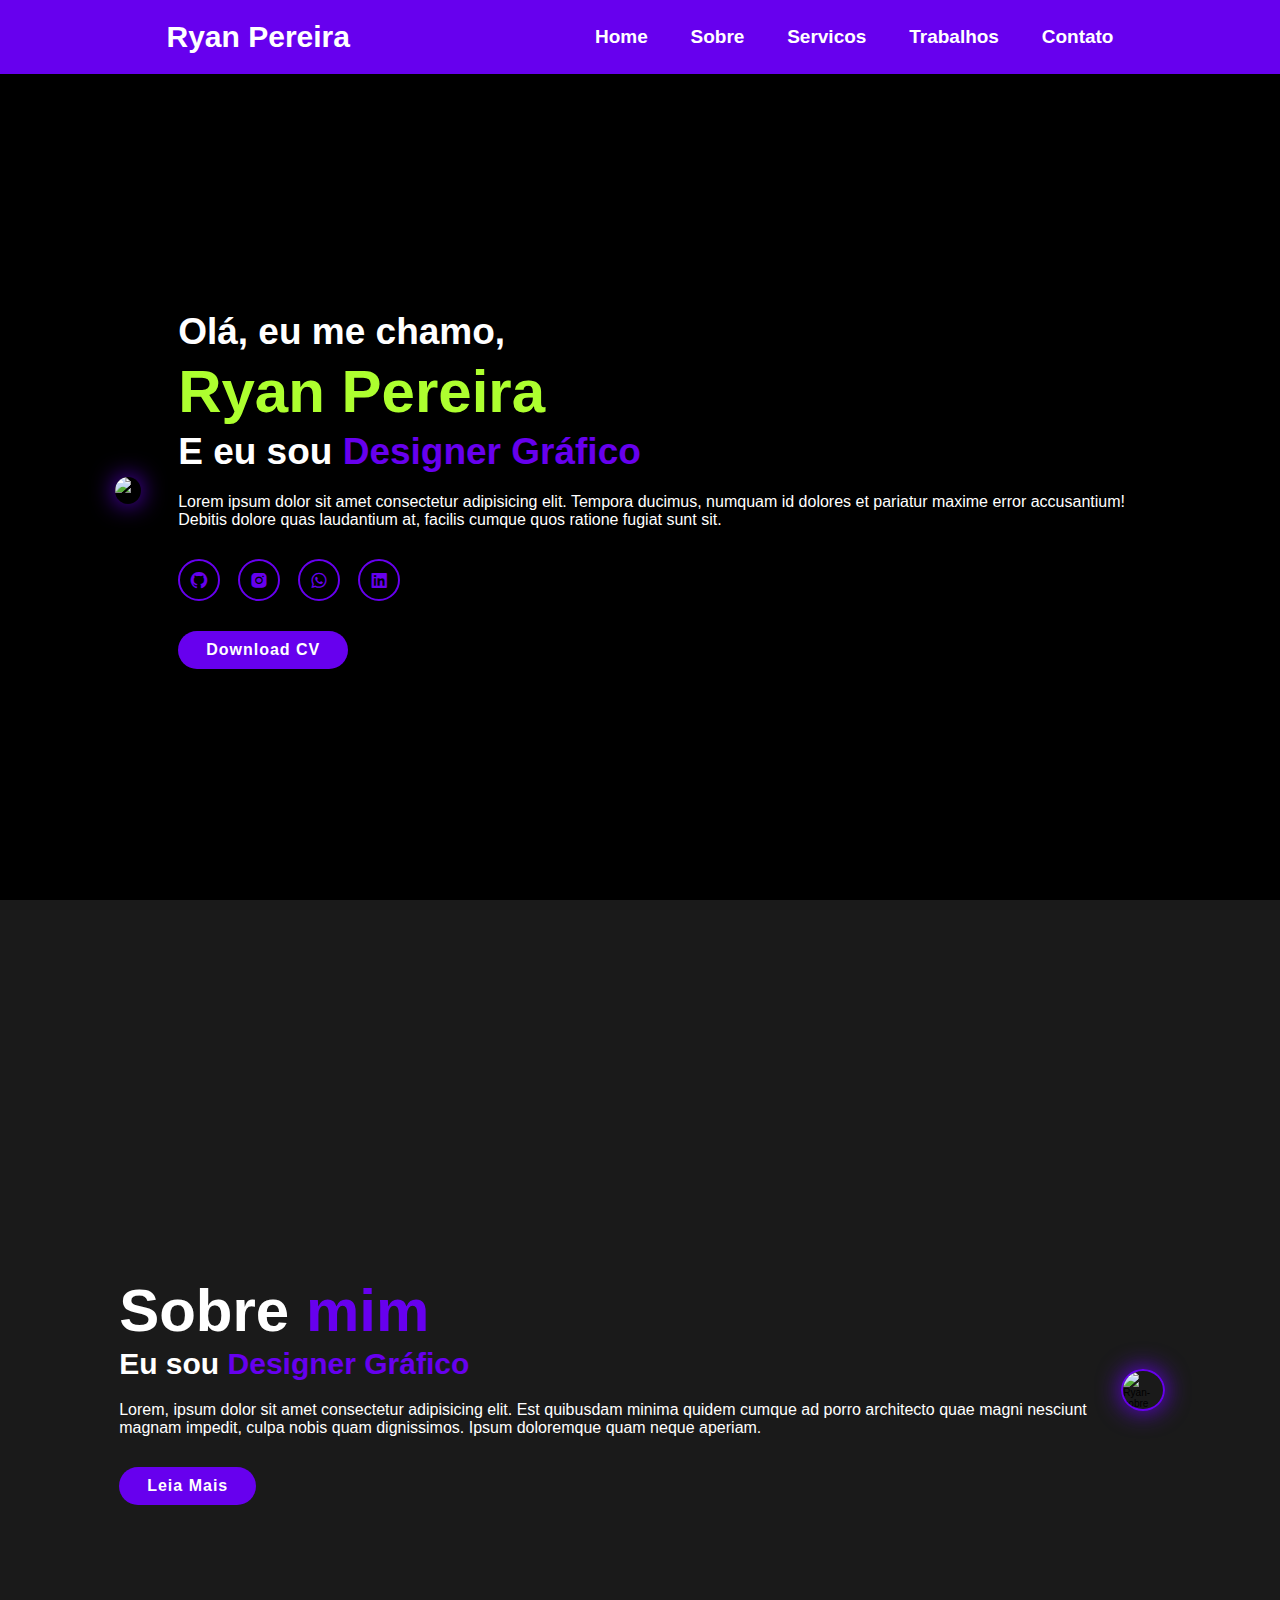
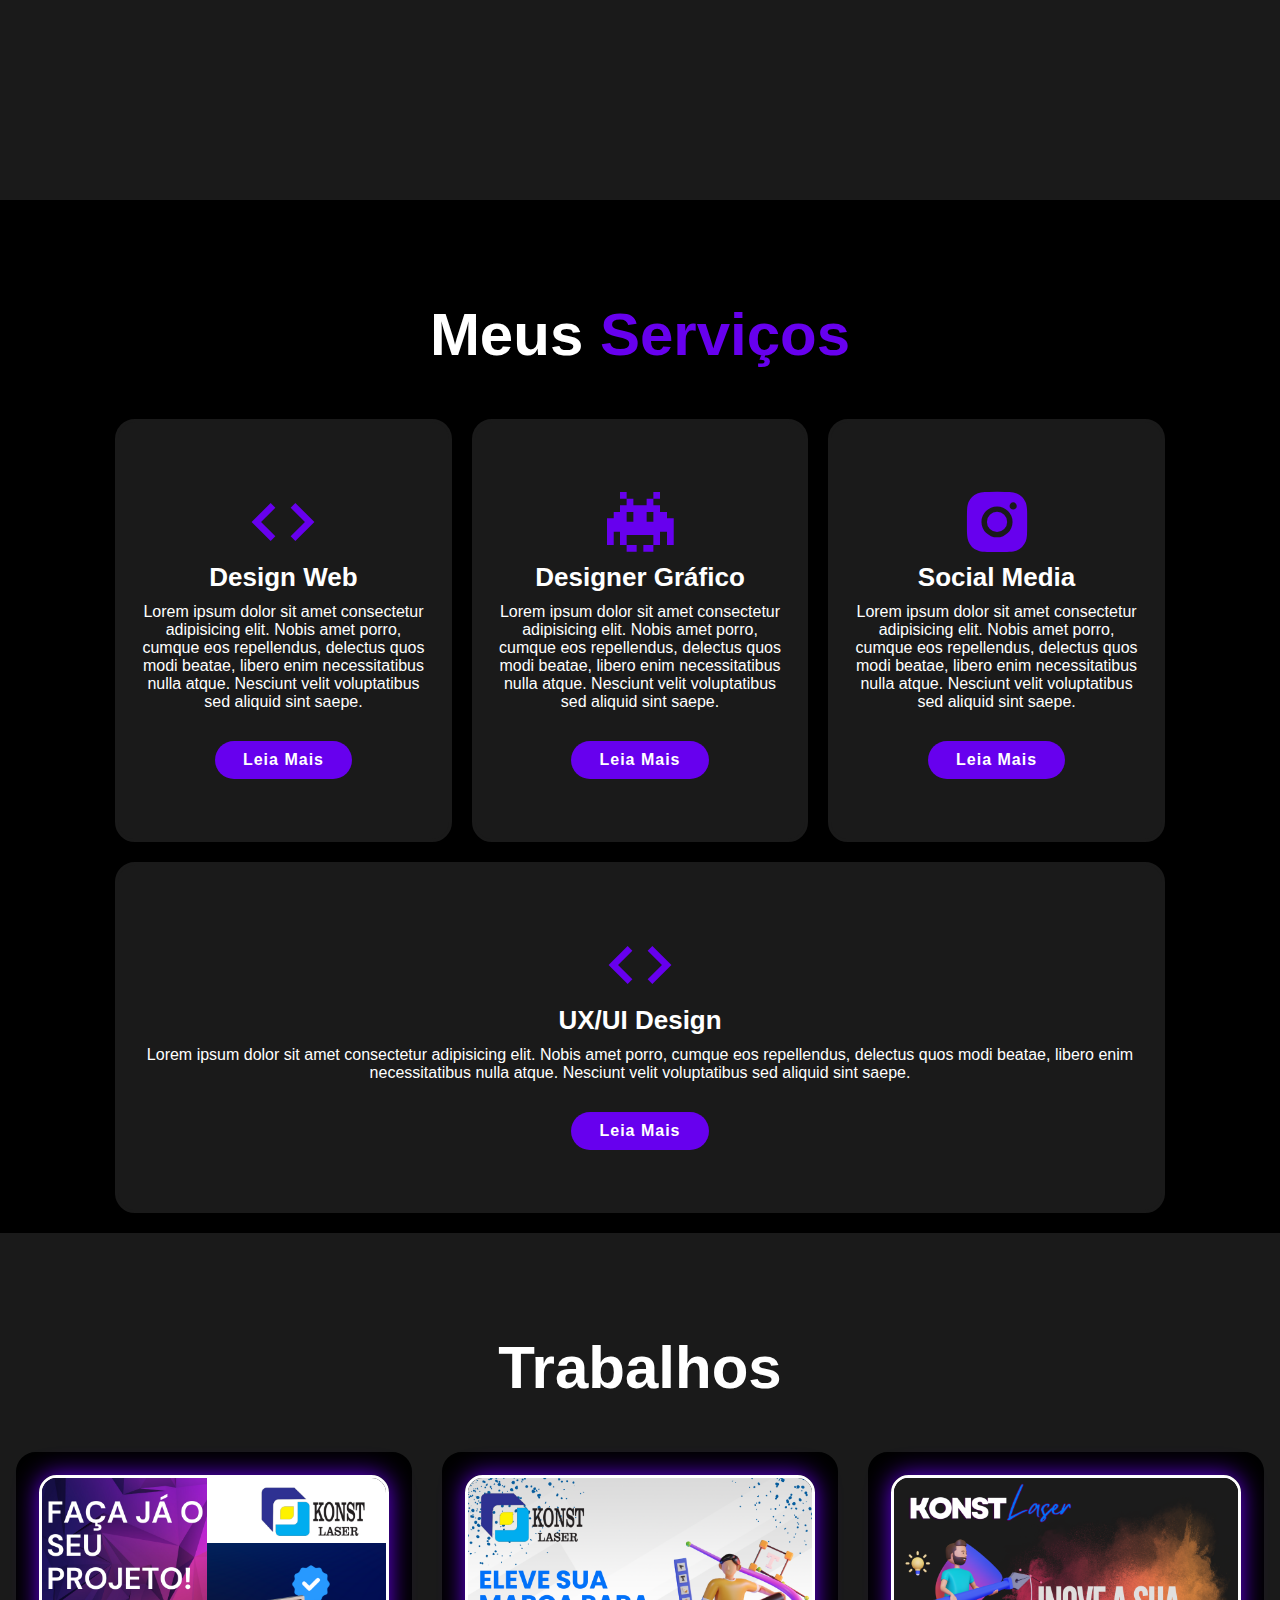
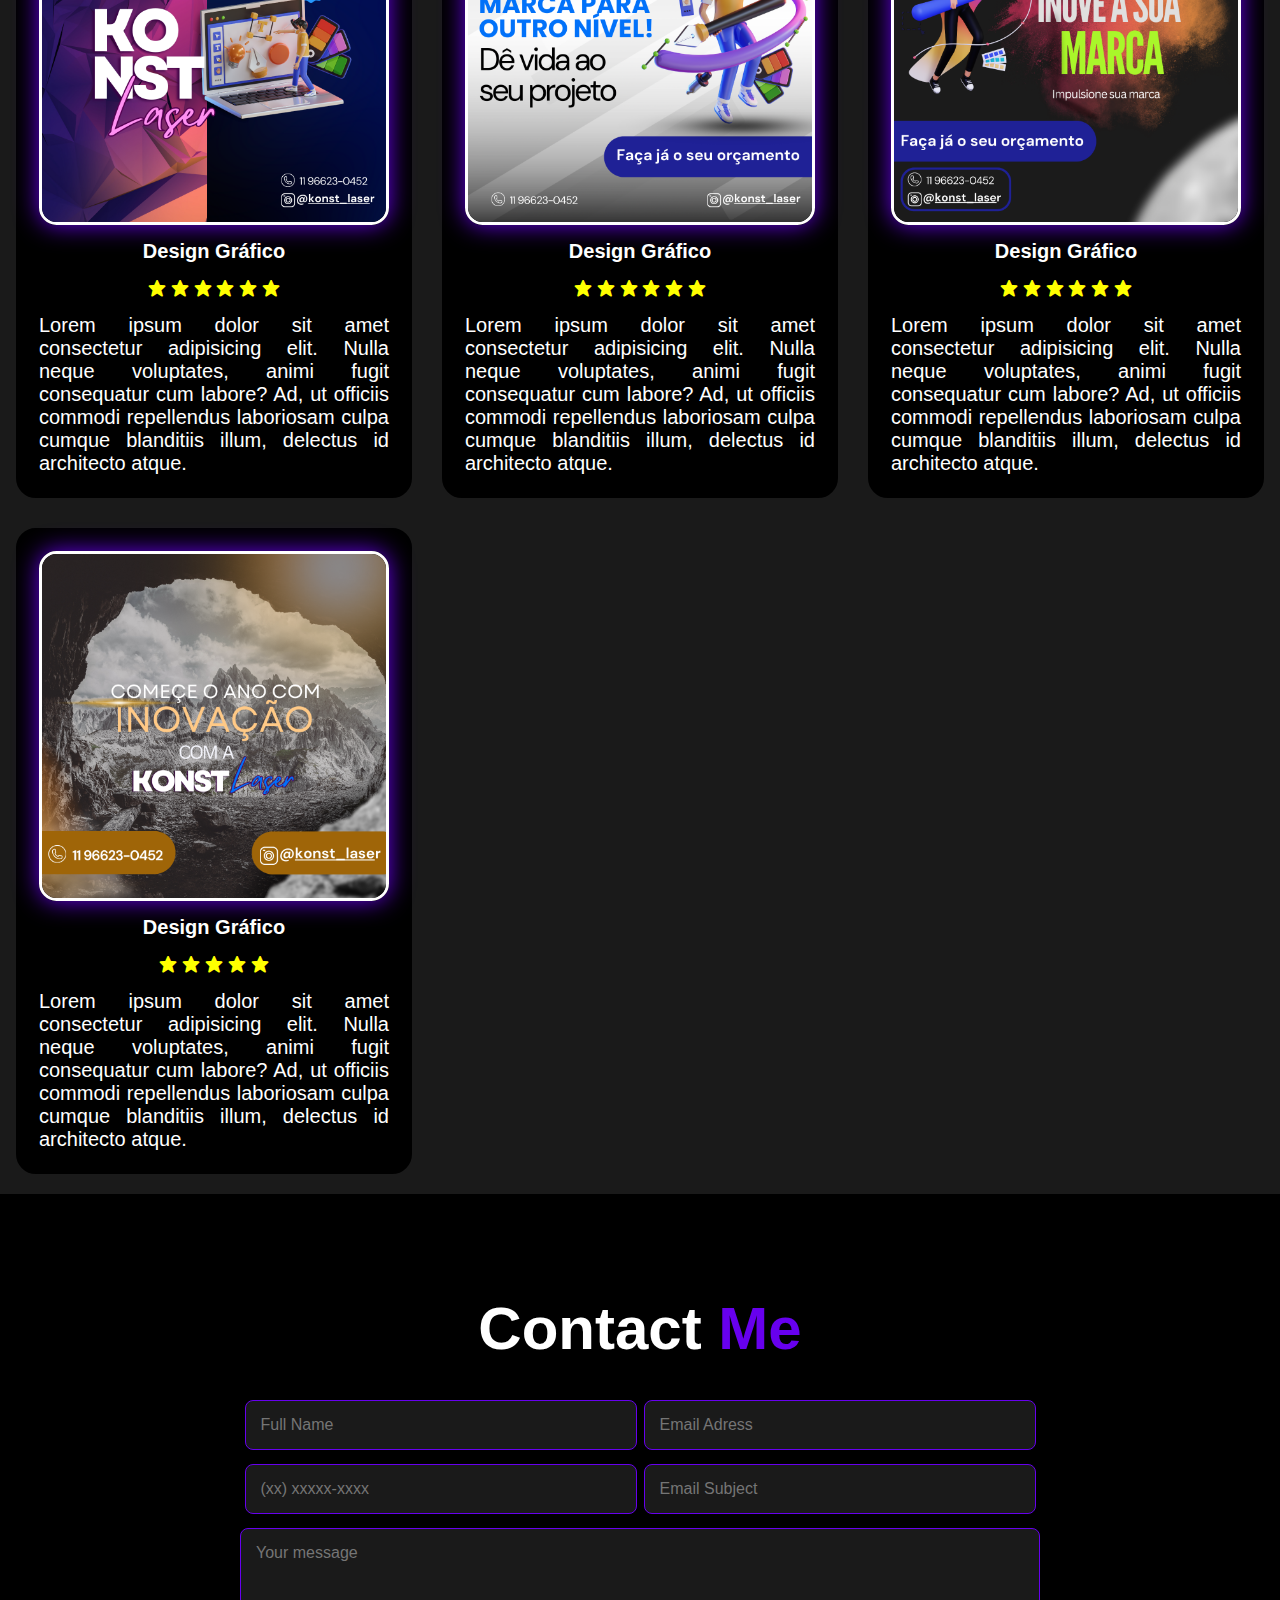
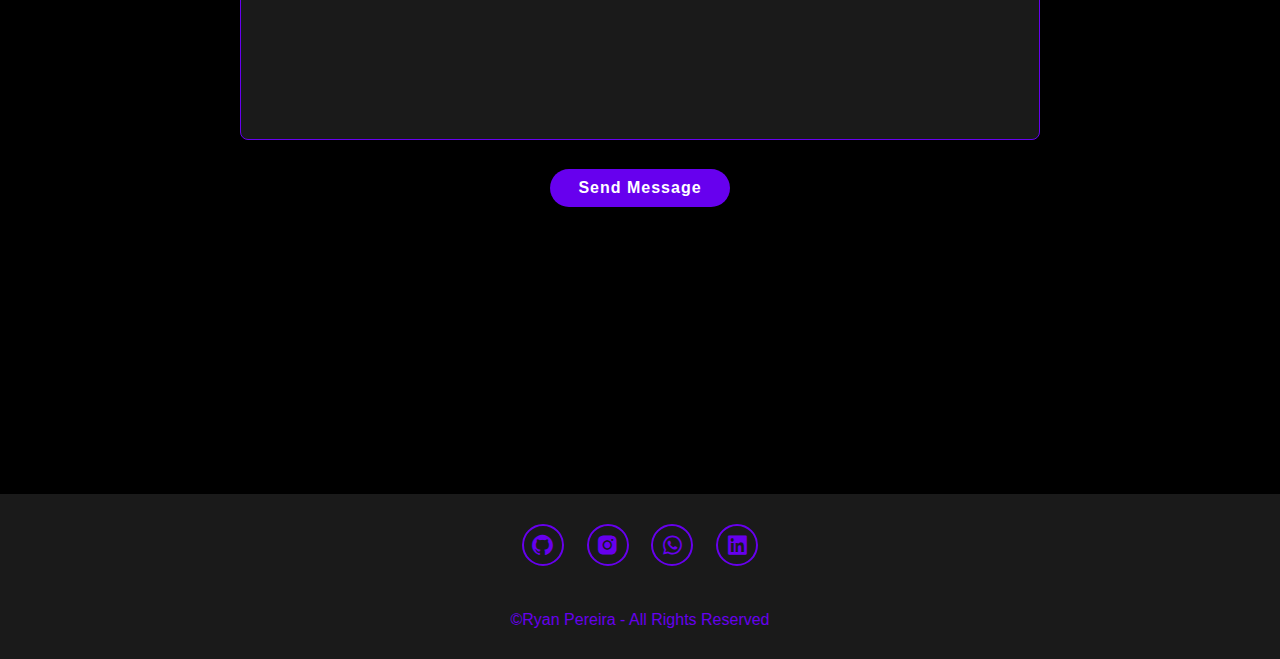
==== index.html @ f2585f42 "Atualizei portfolio" ====
<!DOCTYPE html>
<html lang="pt-br">

<head>
    <meta charset="UTF-8">
    <meta name="viewport" content="width=device-width, initial-scale=1.0">
    <title>Portfolio Designer Gráfico</title>
    <link rel="stylesheet" href="styles/style.css">
    <link rel="stylesheet" href="styles/media-querrys.css">
    <link rel="stylesheet" href="https://unpkg.com/boxicons@latest/css/boxicons.min.css">
</head>

<body>
    <!--Header section-->
    <header class="header">
        
        <a href="#home" class="logo">Ryan Pereira</a>
        
        <i class='bx bx-menu' id="menu-icon"></i>
        
        <nav class="nav-bar">
            <a href="#home">Home</a>
            <a href="#about">Sobre</a>
            <a href="#services">Servicos</a>
            <a href="#job">Trabalhos</a>
            <a href="#contact">Contato</a>
        </nav>
   
    </header>

    <!--Home Section-->
    <section class="home" id="home">
        <div class="home-img">
            <img src="img/Imagem_1.png" alt="Ryan">
        </div>

        <div class="home-content">
            <h3>Olá, eu me chamo,</h3>
            <h1>Ryan Pereira</h1>
            <h3>E eu sou <span class="multiple-text">Designer Gráfico</span></h3>
            <p>
                Lorem ipsum dolor sit amet consectetur adipisicing elit. Tempora ducimus,
                numquam id dolores et pariatur maxime error accusantium! Debitis dolore quas
                laudantium at, facilis cumque quos ratione fugiat sunt sit.
            </p>

            <div class="social-media">
                <a href="#github"><i class='bx bxl-github'></i></a>
                <a href="#instagram"><i class='bx bxl-instagram-alt'></i></a>
                <a href="#whatsapp"><i class='bx bxl-whatsapp'></i></a>
                <a href="#linkedin"><i class='bx bxl-linkedin-square'></i></a>
            </div>

            <a href="#downloadportfolio" class="btn-download">Download CV</a>
        </div>
    </section>

    <!--Sobre Section-->
    <section class="about" id="about">
        <div class="about-content">
            <h2 class="heading">Sobre <span>mim</span></h2>
            <h3>Eu sou <span>Designer Gráfico</span></h3>
            <p>Lorem, ipsum dolor sit amet consectetur adipisicing elit. Est quibusdam minima quidem cumque ad porro
                architecto quae magni nesciunt magnam impedit, culpa nobis quam dignissimos. Ipsum doloremque quam neque
                aperiam.
            </p>
            <a href="#leia-mais" class="btn">Leia Mais</a>
        </div>

        <div class="about-img">
            <img src="img/Imagem_1.png" alt="Ryan-sobre">
        </div>
    </section>

    <!--Services Section-->
    <section class="services" id="services">
        <h2 class="heading">Meus <span>Serviços</span></h2>

        <div class="services-container">
            <div class="services-box">
                <i class="bx bx-code"></i>
                <h3>Design Web</h3>
                <p>Lorem ipsum dolor sit amet consectetur adipisicing elit. Nobis amet porro, cumque eos repellendus,
                    delectus quos modi beatae, libero enim necessitatibus nulla atque. Nesciunt velit voluptatibus sed
                    aliquid sint saepe.
                </p>
                <a href="#" class="btn">Leia Mais</a>
            </div>

            <div class="services-box">
                <i class='bx bxs-invader'></i>
                <h3>Designer Gráfico</h3>
                <p>Lorem ipsum dolor sit amet consectetur adipisicing elit. Nobis amet porro, cumque eos repellendus,
                    delectus quos modi beatae, libero enim necessitatibus nulla atque. Nesciunt velit voluptatibus sed
                    aliquid sint saepe.
                </p>
                <a href="#" class="btn">Leia Mais</a>
            </div>

            <div class="services-box">
                <i class='bx bxl-instagram-alt'></i>
                <h3>Social Media</h3>
                <p>Lorem ipsum dolor sit amet consectetur adipisicing elit. Nobis amet porro, cumque eos repellendus,
                    delectus quos modi beatae, libero enim necessitatibus nulla atque. Nesciunt velit voluptatibus sed
                    aliquid sint saepe.
                </p>
                <a href="#" class="btn">Leia Mais</a>
            </div>

            <div class="services-box">
                <i class="bx bx-code"></i>
                <h3>UX/UI Design</h3>
                <p>Lorem ipsum dolor sit amet consectetur adipisicing elit. Nobis amet porro, cumque eos repellendus,
                    delectus quos modi beatae, libero enim necessitatibus nulla atque. Nesciunt velit voluptatibus sed
                    aliquid sint saepe.
                </p>
                <a href="#" class="btn">Leia Mais</a>
            </div>
        </div>
    </section>

    <section class="job" id="job">
        <div class="job-box">
            <h2 class="heading">Trabalhos</h2>

            <div class="wrapper">
                <div class="job-item">
                    <img src="img/IMG01.png" alt="img-001">

                    <h2>Design Gráfico</h2>
                    <div class="rating">
                        <i class="bx bxs-star" id="star"></i>
                        <i class="bx bxs-star" id="star"></i>
                        <i class="bx bxs-star" id="star"></i>
                        <i class="bx bxs-star" id="star"></i>
                        <i class="bx bxs-star" id="star"></i>
                        <i class="bx bxs-star" id="star"></i>
                    </div>
                    <p>Lorem ipsum dolor sit amet consectetur adipisicing elit. Nulla neque voluptates, animi fugit
                        consequatur cum labore? Ad, ut officiis commodi repellendus laboriosam culpa cumque blanditiis
                        illum, delectus id architecto atque.
                    </p>
                </div>

                <div class="job-item">
                    <img src="img/IMG02.png" alt="img-002">

                    <h2>Design Gráfico</h2>
                    <div class="rating">
                        <i class="bx bxs-star" id="star"></i>
                        <i class="bx bxs-star" id="star"></i>
                        <i class="bx bxs-star" id="star"></i>
                        <i class="bx bxs-star" id="star"></i>
                        <i class="bx bxs-star" id="star"></i>
                        <i class="bx bxs-star" id="star"></i>
                    </div>
                    <p>Lorem ipsum dolor sit amet consectetur adipisicing elit. Nulla neque voluptates, animi fugit
                        consequatur cum labore? Ad, ut officiis commodi repellendus laboriosam culpa cumque blanditiis
                        illum, delectus id architecto atque.
                    </p>
                </div>

                <div class="job-item">
                    <img src="img/IMG03.png" alt="img-003">

                    <h2>Design Gráfico</h2>
                    <div class="rating">
                        <i class="bx bxs-star" id="star"></i>
                        <i class="bx bxs-star" id="star"></i>
                        <i class="bx bxs-star" id="star"></i>
                        <i class="bx bxs-star" id="star"></i>
                        <i class="bx bxs-star" id="star"></i>
                        <i class="bx bxs-star" id="star"></i>
                    </div>
                    <p>Lorem ipsum dolor sit amet consectetur adipisicing elit. Nulla neque voluptates, animi fugit
                        consequatur cum labore? Ad, ut officiis commodi repellendus laboriosam culpa cumque blanditiis
                        illum, delectus id architecto atque.
                    </p>
                </div>

                <div class="job-item">
                    <img src="img/IMG04.png" alt="img-004">

                    <h2>Design Gráfico</h2>
                    <div class="rating">
                        <i class="bx bxs-star" id="star"></i>
                        <i class="bx bxs-star" id="star"></i>
                        <i class="bx bxs-star" id="star"></i>
                        <i class="bx bxs-star" id="star"></i>
                        <i class="bx bxs-star" id="star"></i>
                    </div>
                    <p>Lorem ipsum dolor sit amet consectetur adipisicing elit. Nulla neque voluptates, animi fugit
                        consequatur cum labore? Ad, ut officiis commodi repellendus laboriosam culpa cumque blanditiis
                        illum, delectus id architecto atque.
                    </p>
                </div>
            </div>
        </div>
    </section>

    <!-- Job code section -->
    <section class="contact" id="contact">
        <h2 class="heading">Contact <span>Me</span></h2>

        <form action="#">
            <div class="input-box">
                <input type="text" placeholder="Full Name">
                <input type="email" name="Email" placeholder="Email Adress">
            </div>
            <div class="input-box">
                <input type="number" placeholder="(xx) xxxxx-xxxx">
                <input type="email" placeholder="Email Subject">
            </div>
            <textarea name="message" id="" cols="30" rows="10" placeholder="Your message"></textarea>
            <input type="submit" value="Send Message" class="btn">
        </form>
    </section>

    <!--Footer Section Code-->
    <footer class="footer">
        <div class="social">
            <a href="#github"><i class='bx bxl-github'></i></a>
            <a href="#instagram"><i class='bx bxl-instagram-alt'></i></a>
            <a href="#whatsapp"><i class='bx bxl-whatsapp'></i></a>
            <a href="#linkedin"><i class='bx bxl-linkedin-square'></i></a>
        </div>
        <p class="copyright">
            &copy;Ryan Pereira - All Rights Reserved
        </p>
    </footer>

    <script src="script.js"></script>
</body>

</html>
---- styles/style.css ----
*{
    margin: 0;
    padding: 0;
    box-sizing: border-box;
    text-decoration: none;
    border: none;
    outline: none;
    scroll-behavior: smooth;
    font-family: -apple-system, sans-serif;
}

:root{
    --white-color: #fff;
    --snd-bg-color: #1a1a1a;
    --text-color: #000;
    --main-color: #6700ee;
}

html{
    font-size: 62.5%;
    overflow-x: hidden;
}

body{
    background-color: var(--text-color);
}

section{
    min-height: 100vh;
    padding: 10rem 9% 2rem;
}

/*Header code section*/

.header {
   position: fixed;
   width: 100%;
   top: 0;
   right: 0;
   z-index: 1000;
   display: flex;
   align-items: center;
   justify-content: space-around;
   padding: 2rem 5%;
   background-color: var(--main-color);
   backdrop-filter: blur(10px);
   transition: all 0.5s ease;
}

.logo{
    font-size: 3rem;
    color: var(--white-color);
    font-weight: 700;
    cursor: pointer;
    transition: 0.3s;
}

.logo:hover{
    transform: scale(1.05);
    color: greenyellow;
}

.nav-bar a{
    font-size: 1.9rem;
    color: var(--white-color);
    margin-left: 4rem;
    font-weight: 700;
    transition: 0.3s ease;
}

.nav-bar a:hover,
.nav-bar a .active{
    background: var(--main-color);
}

#menu-icon{
    font-size: 3.6rem;
    color: var(--white-color);
    cursor: pointer;
    display: none;
}

/*Home code section*/

.home{
    display: flex;
    justify-content: center;
    align-items: center;
}

.home-img img{
    width: 25vw;
    border-radius: 50%;
    box-shadow: 0 0 25px var(--main-color);
    cursor: pointer;
    animation: floatImage 4s ease-in-out infinite;
    transition: 0.4s ease;
}

.home-img img:hover {
    box-shadow: 0 0 25px var(--main-color),
                0 0 35px var(--main-color),
                0 0 45px var(--main-color);
}

@keyframes floatImage {
    0%{
        transform: translateY(0);
    }

    50%{
        transform: translateY(-2.4rem);
    }

    100%{
        transform: translateY(0);
    }
}

.home-content {
    margin-left: 3.7rem;
}

.home-content h3{
    font-size: 3.7rem;
    font-weight: 700;
    color: var(--white-color);
}

.home-content h3:nth-of-type(2){
    margin-bottom: 2rem;
}

span{
    color: var(--main-color);
}

.home-content h1{
    font-size: 6rem;
    font-weight: 700;
    line-height: 1.3;
    color: greenyellow;
}

.home-content p {
    font-size: 1.6rem;
    color: var(--white-color);
}

.social-media a{
    display: inline-flex;
    justify-content: center;
    align-items: center;
    width: 42px;
    height: 42px;
    background: transparent;
    border: 0.2rem solid var(--main-color);
    border-radius: 50%;
    font-size: 2rem;
    color: var(--main-color);
    margin: 3rem 1.5rem 3rem 0;
    transition: 0.3s ease;
}

.social-media a:hover{
    transform: scale(1.2) translateY(-10px);
    background-color: var(--main-color);
    color: var(--white-color);
    box-shadow: 0 0 25px var(--main-color);
}

.btn{
    display: inline-block;
    padding: 1rem 2.8rem;
    background: var(--main-color);
    border-radius: 4rem;
    box-shadow: none;
    font-size: 1.6rem;
    color: var(--white-color);
    letter-spacing: 0.1rem;
    font-weight: 600;
    transition: 0.3s ease;
}

.btn:hover {
    transform: scale(1.2);
    box-shadow: 0 0 1.6rem var(--main-color);
}

.btn-download{
    display: inline-block;
    padding: 1rem 2.8rem;
    background: var(--main-color);
    border-radius: 4rem;
    box-shadow: none;
    font-size: 1.6rem;
    color: var(--white-color);
    letter-spacing: 0.1rem;
    font-weight: 600;
    transition: 0.3s ease;
}

.btn-download:hover {
    transform: scale(1.2);
    box-shadow: 0 0 1.6rem var(--main-color);
}

/*About me code section*/
.about{
    display: flex;
    align-items: center;
    justify-content: center;
    gap: 2rem;
    background: var(--snd-bg-color);
}

.about-img img{
    width: 25vh;
    border: 2px solid var(--main-color);
    border-radius: 50%;
    box-shadow: 0 0 25px var(--main-color);
    transition: 0.4s ease;
}

.about-img img:hover {
    box-shadow: 0 0 25px var(--main-color),
                0 0 35px var(--main-color),
                0 0 45px var(--main-color);
}

.heading{
    font-size: 6rem;
    text-align: center;
}

.about-content{
    color: var(--white-color);
    padding: 0.4rem;
}

.about-content h2{
    text-align: left;
    line-height: 1.2;
}

.about-content h3{
    font-size: 3rem;
}

.about-content p{
    font-size: 1.6rem;
    margin: 2rem 0 3rem;
}

/*Services code section*/

.services h2{
    color: var(--white-color);
    margin-bottom: 5rem;
}

.services h3{
    color: var(--white-color);
}

.services i{
    color: var(--white-color);
}

.services p{
    color: var(--white-color);
}

.services-container{
    display: flex;
    justify-content: center;
    align-items: center;
    flex-wrap: wrap;
    gap: 2rem;
}

.services-container .services-box{
    flex: 1 1 30rem;
    background: var(--snd-bg-color);
    padding: 6rem 2rem 6rem;
    border-radius: 2rem;
    text-align: center;
    border: 0.3rem solid var(--snd-bg-color);
    transition: 0.3s ease;
}

.services-container .services-box:hover{
    border-color: var(--main-color);
    transform: scale(1.02);
}

.services-box i{
    font-size: 8rem;
    color: var(--main-color);
}

.services-box h3{
    font-size: 2.6rem;
    color: var(--white-color);
}

.services-box p{
    font-size: 1.6rem;
    color: var(--white-color);
    margin: 1rem 0 3rem;
}

/*Job code section*/
.job{
    background-color: var(--snd-bg-color);
}

.job-box p, h2{
    color: var(--white-color);
}

.job-box{
    background-size: cover;
    display: flex;
    justify-content: center;
    align-items: center;
    flex-direction: column;
}

.job .heading{
    margin-bottom: 5rem;

}

.job-box img{
    width: 35rem;
    border-radius: 5%;
    border: 3px solid var(--white-color);
    box-shadow: 0 0 25px var(--main-color);
}

.wrapper{
    display: grid;
    grid-template-columns: repeat(3,1fr);
    gap: 3rem;
}

.job-item{
    min-height: 450px;
    max-width: 450px;
    background: var(--text-color);
    border: 0.3rem solid var(--text-color);
    border-radius: 2rem;
    margin: 2 2rem;
    padding: 20px 20px;
    cursor: pointer;
    display: flex;
    flex-direction: column;
    justify-content: center;
    align-items: center;
    gap: 1.5rem;
    color: var(--main-color);
    transition: 0.3s ease;
}

.job-item:hover{
    border-color: var(--main-color);
    transform: scale(1.02);
}

.job-item h2{
    font-size: 2rem;
}

.job-item p{
    text-align: justify;
    font-size: 2rem;
}

.job-item i{
    font-size: 2rem;
}

#star{
    color: yellow;
}

/*Contact code section*/
.contact{
    background: var(--text-color);
}

.contact h2{
    margin-bottom: 3rem;
}

.contact form{
    max-width: 80rem;
    margin: 1rem auto;
    text-align: center;
    margin-bottom: 3rem;
}

.contact form .input-box{
    display: flex;
    justify-content: center;
    flex-wrap: wrap;
}

.contact form .input-box input,
.contact form textarea{
    width: 100%;
    padding: 1.5rem;
    font-size: 1.6rem;
    color: var(--white-color);
    background: var(--snd-bg-color);
    border-radius: 0.8rem;
    border: 0.25px solid var(--main-color);
    margin: 0.7rem 0;
    resize: none;   
}

.contact form .input-box input{
    width: 49%;
    margin: 0.7rem 0.35rem;
}

.contact form .btn{
    margin-top: 2rem;
}

/*Footer Section Code*/
.footer{
    position: relative;
    bottom: 0;
    width: 100%;
    padding: 20px 0;
    background-color: var(--snd-bg-color);
}

.footer .social{
    text-align: center;
    padding-bottom: 25px;
}

.footer .social a{
    font-size: 25px;
    color: var(--main-color);
    border: 2px solid var(--main-color);
    width: 42px;
    height: 42px;
    line-height: 42px;
    display: inline-block;
    text-align: center;
    border-radius: 50%;
    margin: 10px 10px;
    transition: 0.3s ease;
}

.footer .social a:hover{
    transform: scale(1.2) translateY(-10px);
    background-color: var(--main-color);
    color: var(--white-color);
    box-shadow: 0 0 25px var(--white-color);
}

.footer .copyright{
    margin-top: 10px;
    margin-bottom: 10px;
    text-align: center;
    font-size: 16px;
    color: var(--main-color);
}
---- styles/media-querrys.css ----
/*Responsive Code Design*/
@media (max-width: 1200px) {
    html{
        font-size: 55%;
    }
}

@media (max-width: 991px) {
    .header{
        padding: 2rem 3%;
    }

    section{
        padding: 10rem 3%;
    }

    .services{
    padding: 7rem;
    }

    .job .wrapper{
        grid-template-columns: repeat(1,1fr);
    }

    .contact form .input-box input{
        width: 100%;
    }

    .footer{
        padding: 2rem 3%;
    }
}

@media (max-width: 991px) {
    #menu-icon{
        display: block;
    }

    .nav-bar{
        position: absolute;
        top: 100%;
        right: -100%;
        width: 255px;
        min-height: 100vh;
        display: flex;
        flex-direction: column;
        background: rgb(77, 0, 177);
        transition: all 0.5s ease;
        backdrop-filter: blur(10px);
    }
    .nav-bar a{
        background: rgb(77, 0, 177);
        display: block;
        padding: 17px;
        font-size: 22px;
    }

    .nav-bar .active{
        right: 0;
    }

    .home{
        flex-direction: column;
    }

    .home-content h3{
        font-size: 2.6rem;
    }

    .home-content h1{
        font-size: 5rem;
    }

    .home-content {
        order: 2;
        margin-left: 1rem;
    }

    .home-img img{
        width: 70vw;
        margin-top: 4rem;
    }

    .about{
        flex-direction: column-reverse;
    }

    .about-img img{
        width: 70vw;
        margin-top: 4rem;
    }
    .services h2{
        margin-bottom: 3rem;
    }

}

@media (max-width: 617px){
    .home-img img{
        width: 70vw;
        margin-top: 8rem;
    }

    .about-img img{
        width: 70vw;
        margin-top: 4rem;
    }
}

@media (max-width: 617px){
    html{
        font-size: 50%;
    }
}
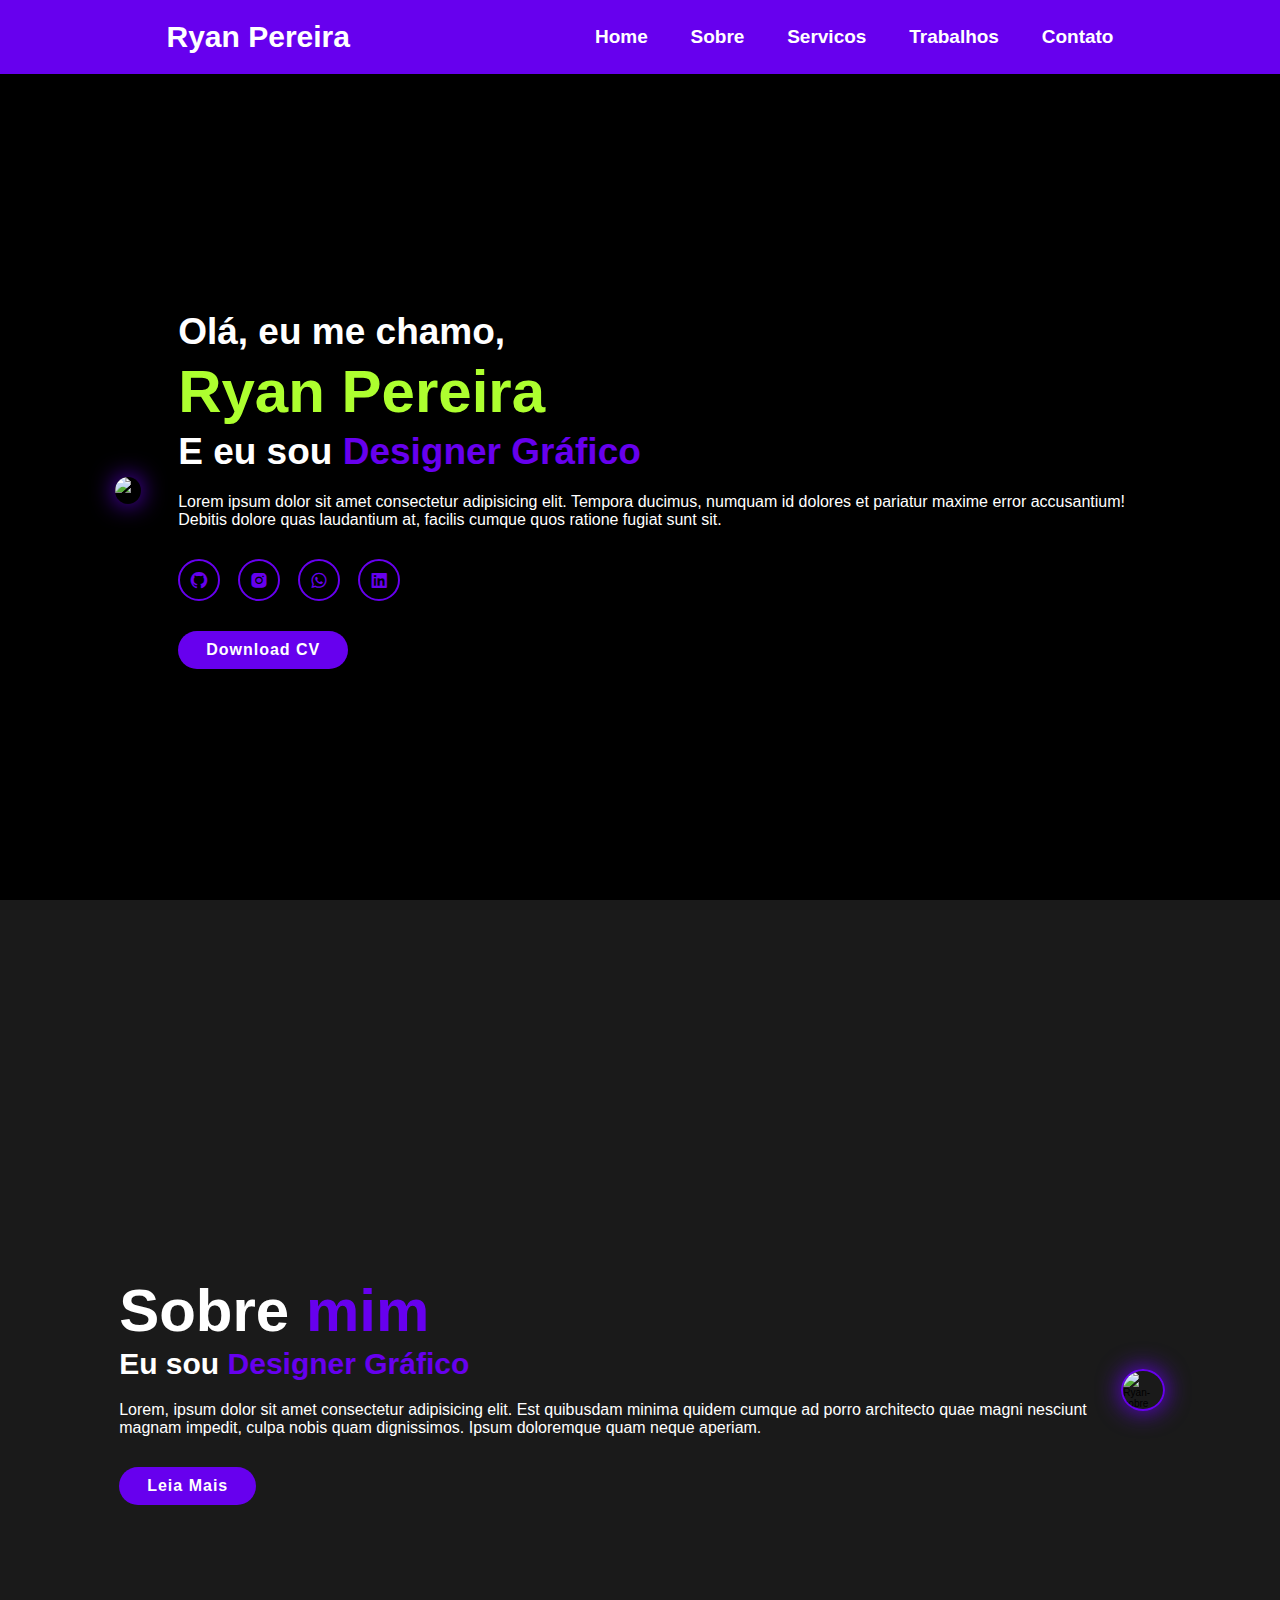
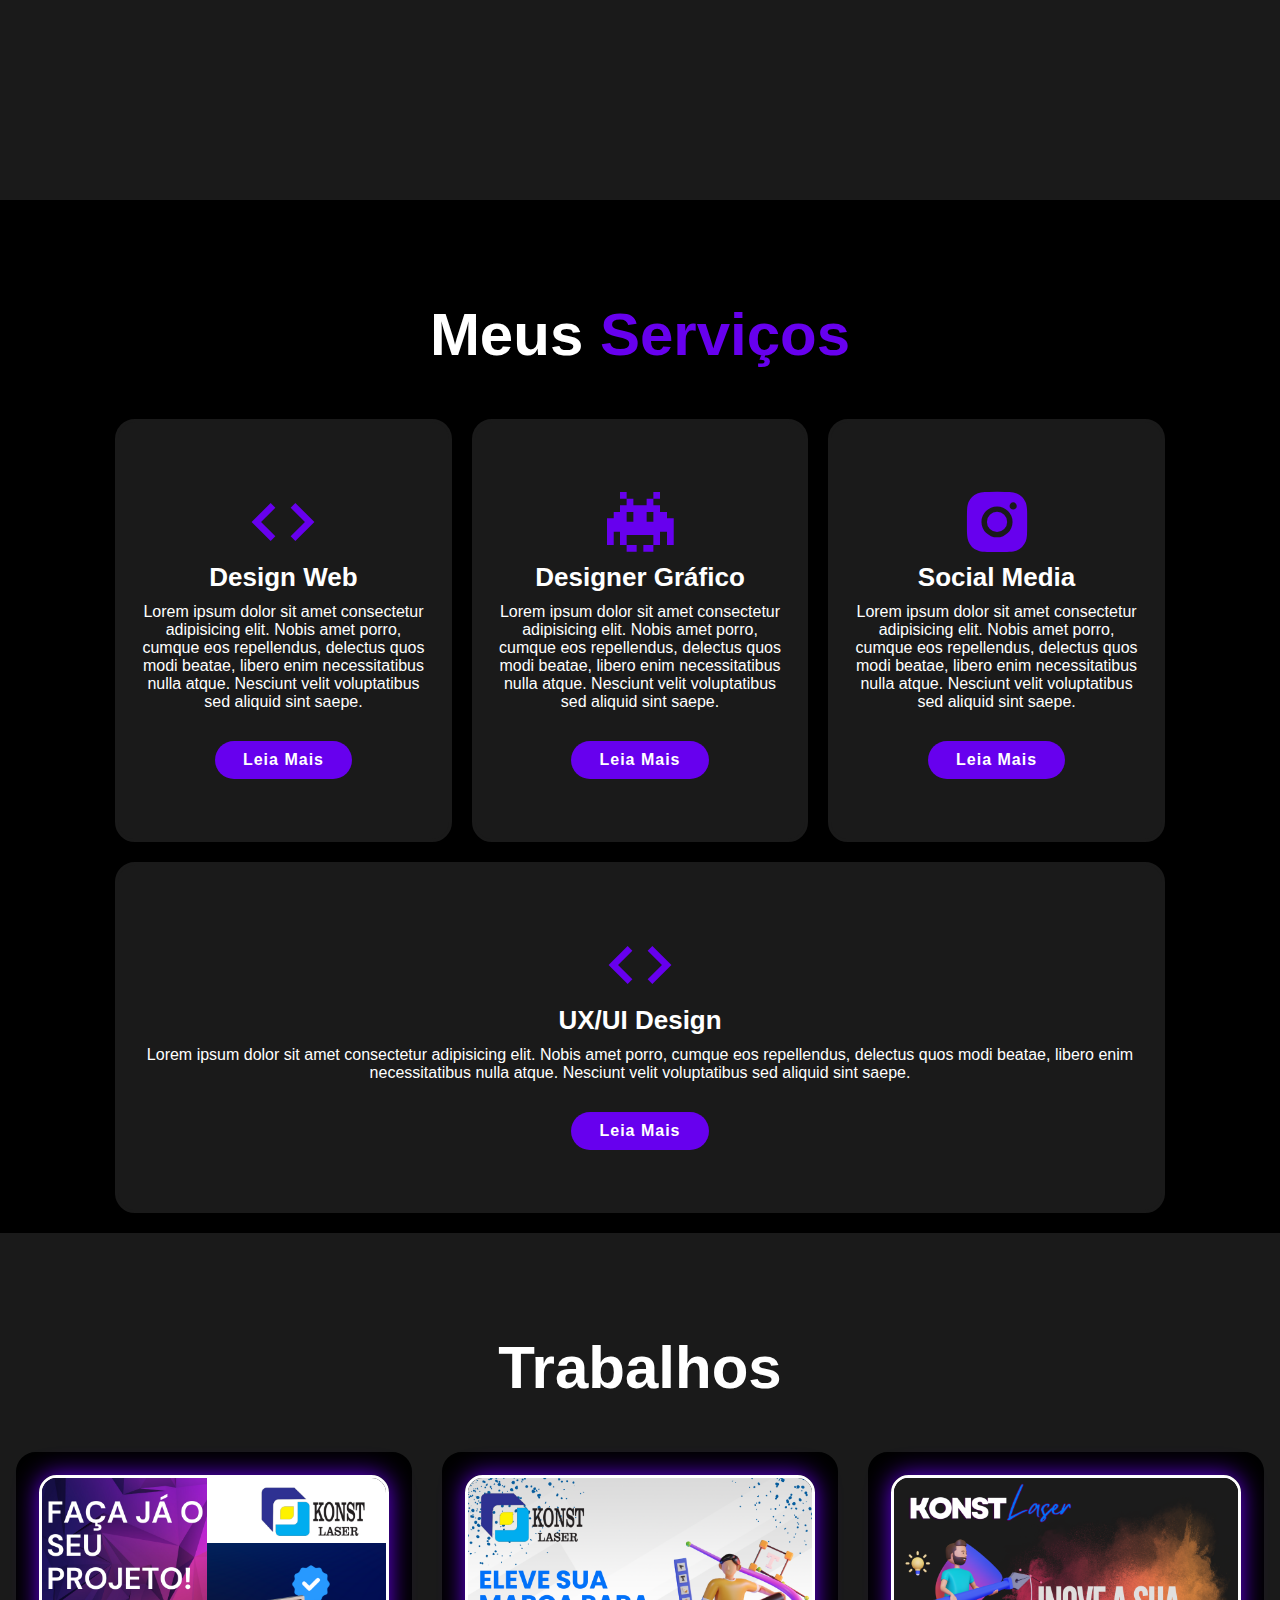
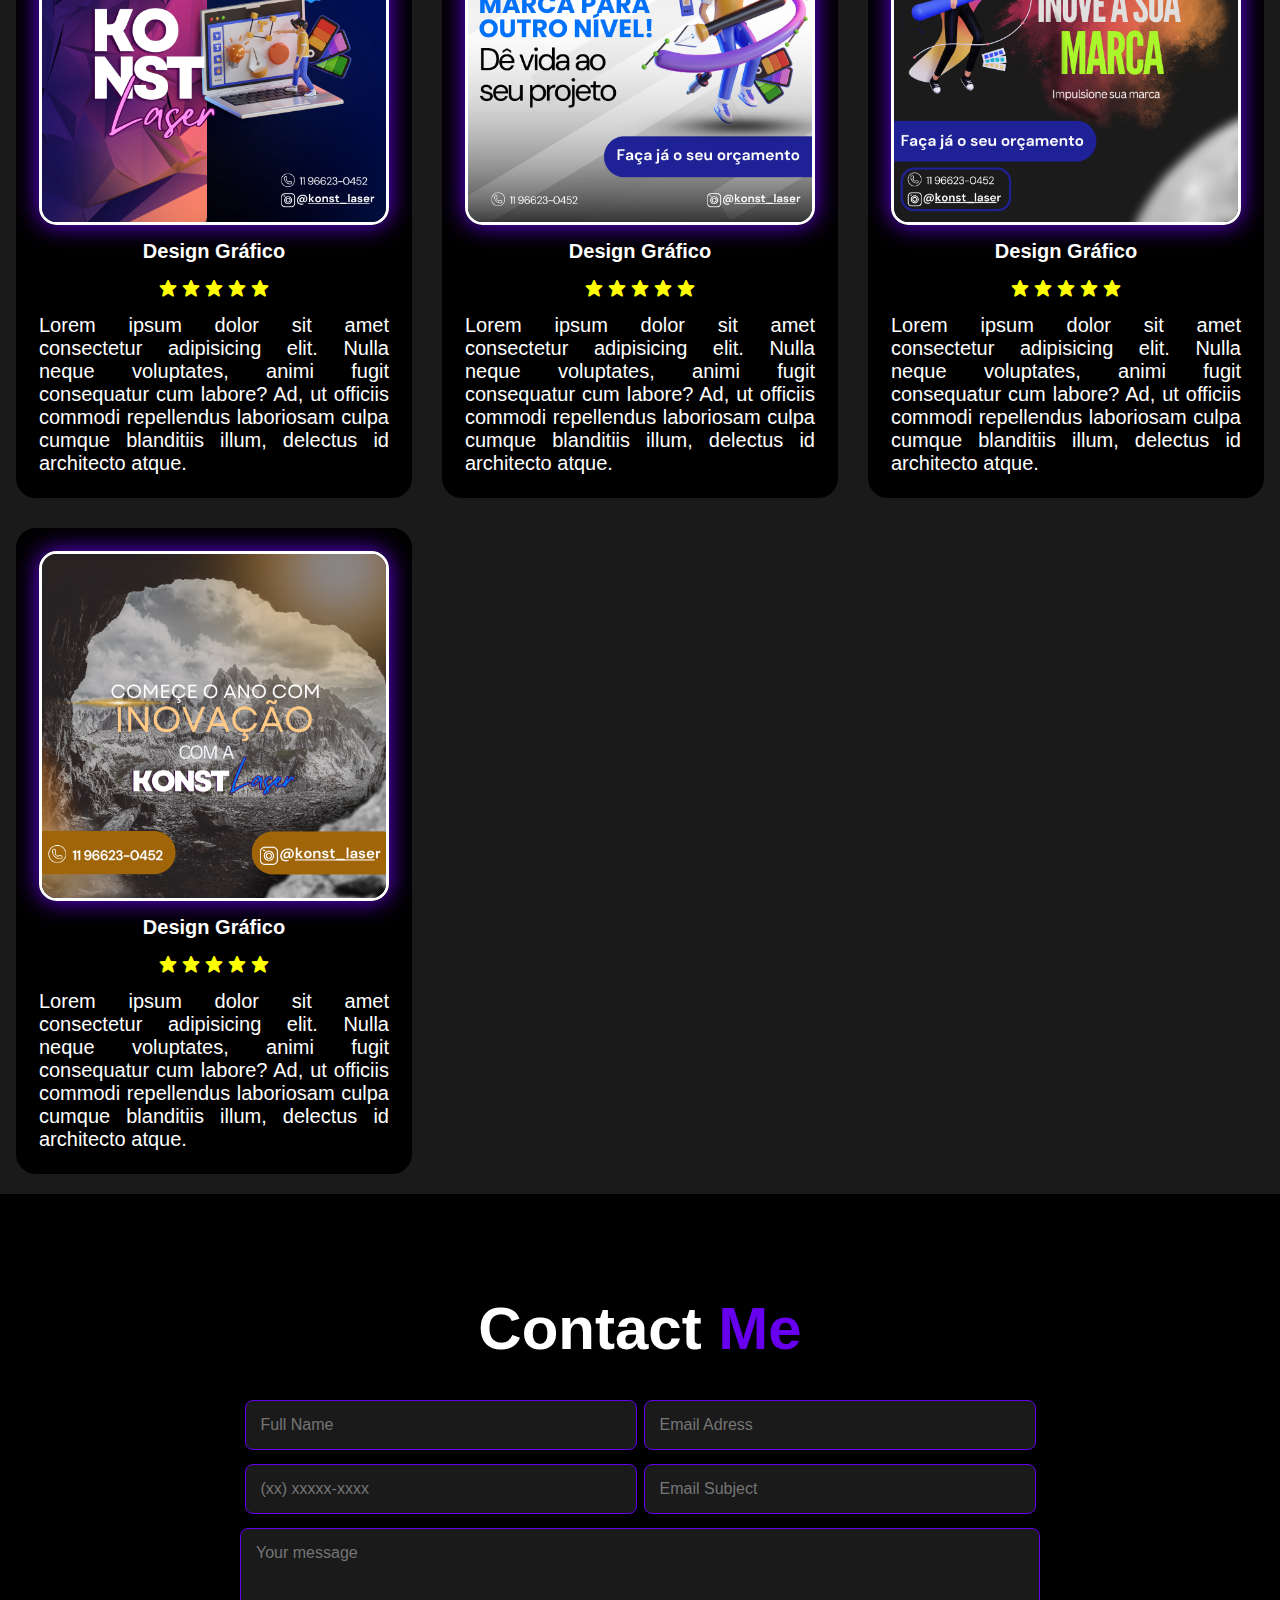
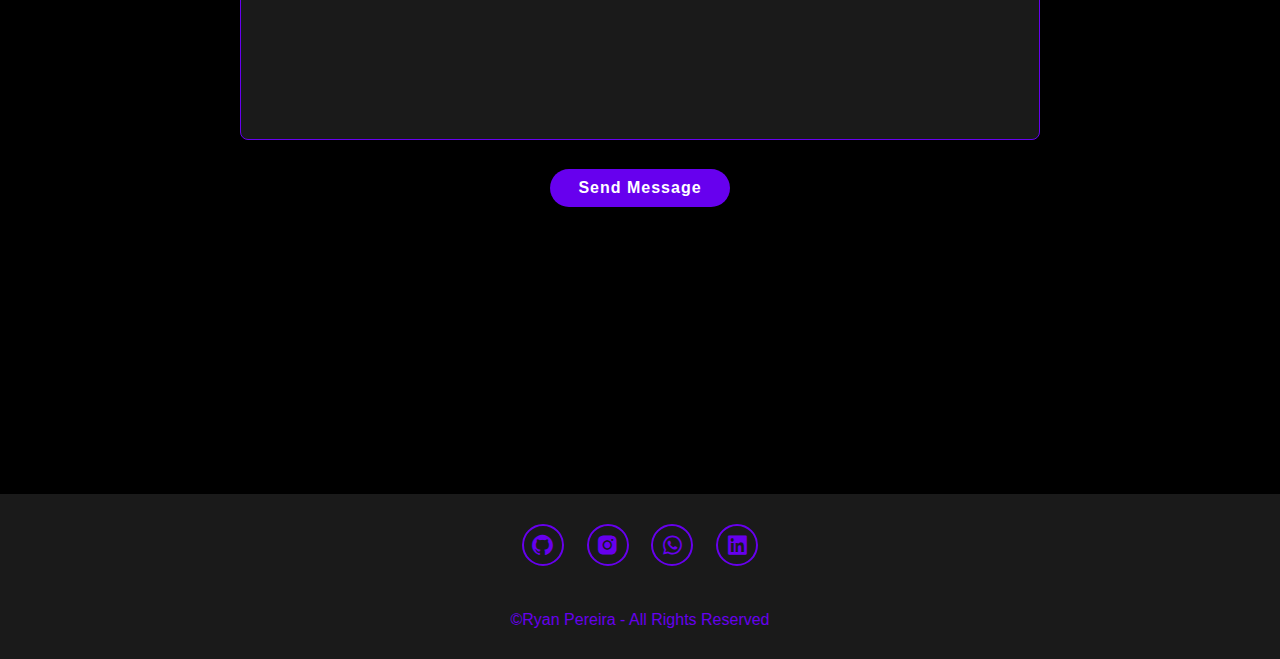
==== commit 9b928b2f: "Atualizei meu repositório" ====
--- a/index.html
+++ b/index.html
@@ -134,7 +134,6 @@
                         <i class="bx bxs-star" id="star"></i>
                         <i class="bx bxs-star" id="star"></i>
                         <i class="bx bxs-star" id="star"></i>
-                        <i class="bx bxs-star" id="star"></i>
                     </div>
                     <p>Lorem ipsum dolor sit amet consectetur adipisicing elit. Nulla neque voluptates, animi fugit
                         consequatur cum labore? Ad, ut officiis commodi repellendus laboriosam culpa cumque blanditiis
@@ -152,7 +151,6 @@
                         <i class="bx bxs-star" id="star"></i>
                         <i class="bx bxs-star" id="star"></i>
                         <i class="bx bxs-star" id="star"></i>
-                        <i class="bx bxs-star" id="star"></i>
                     </div>
                     <p>Lorem ipsum dolor sit amet consectetur adipisicing elit. Nulla neque voluptates, animi fugit
                         consequatur cum labore? Ad, ut officiis commodi repellendus laboriosam culpa cumque blanditiis
@@ -165,7 +163,6 @@
 
                     <h2>Design Gráfico</h2>
                     <div class="rating">
-                        <i class="bx bxs-star" id="star"></i>
                         <i class="bx bxs-star" id="star"></i>
                         <i class="bx bxs-star" id="star"></i>
                         <i class="bx bxs-star" id="star"></i>
@@ -229,7 +226,9 @@
         </p>
     </footer>
 
+    <script src="https://unpkg.com/typed.js@2.1.0/dist/typed.umd.js"></script>
     <script src="script.js"></script>
+    
 </body>
 
 </html>--- a/styles/style.css
+++ b/styles/style.css
@@ -69,8 +69,8 @@
 }
 
 .nav-bar a:hover,
-.nav-bar a .active{
-    background: var(--main-color);
+.nav-bar a.active{
+    background: var(--main-color) !important;
 }
 
 #menu-icon{
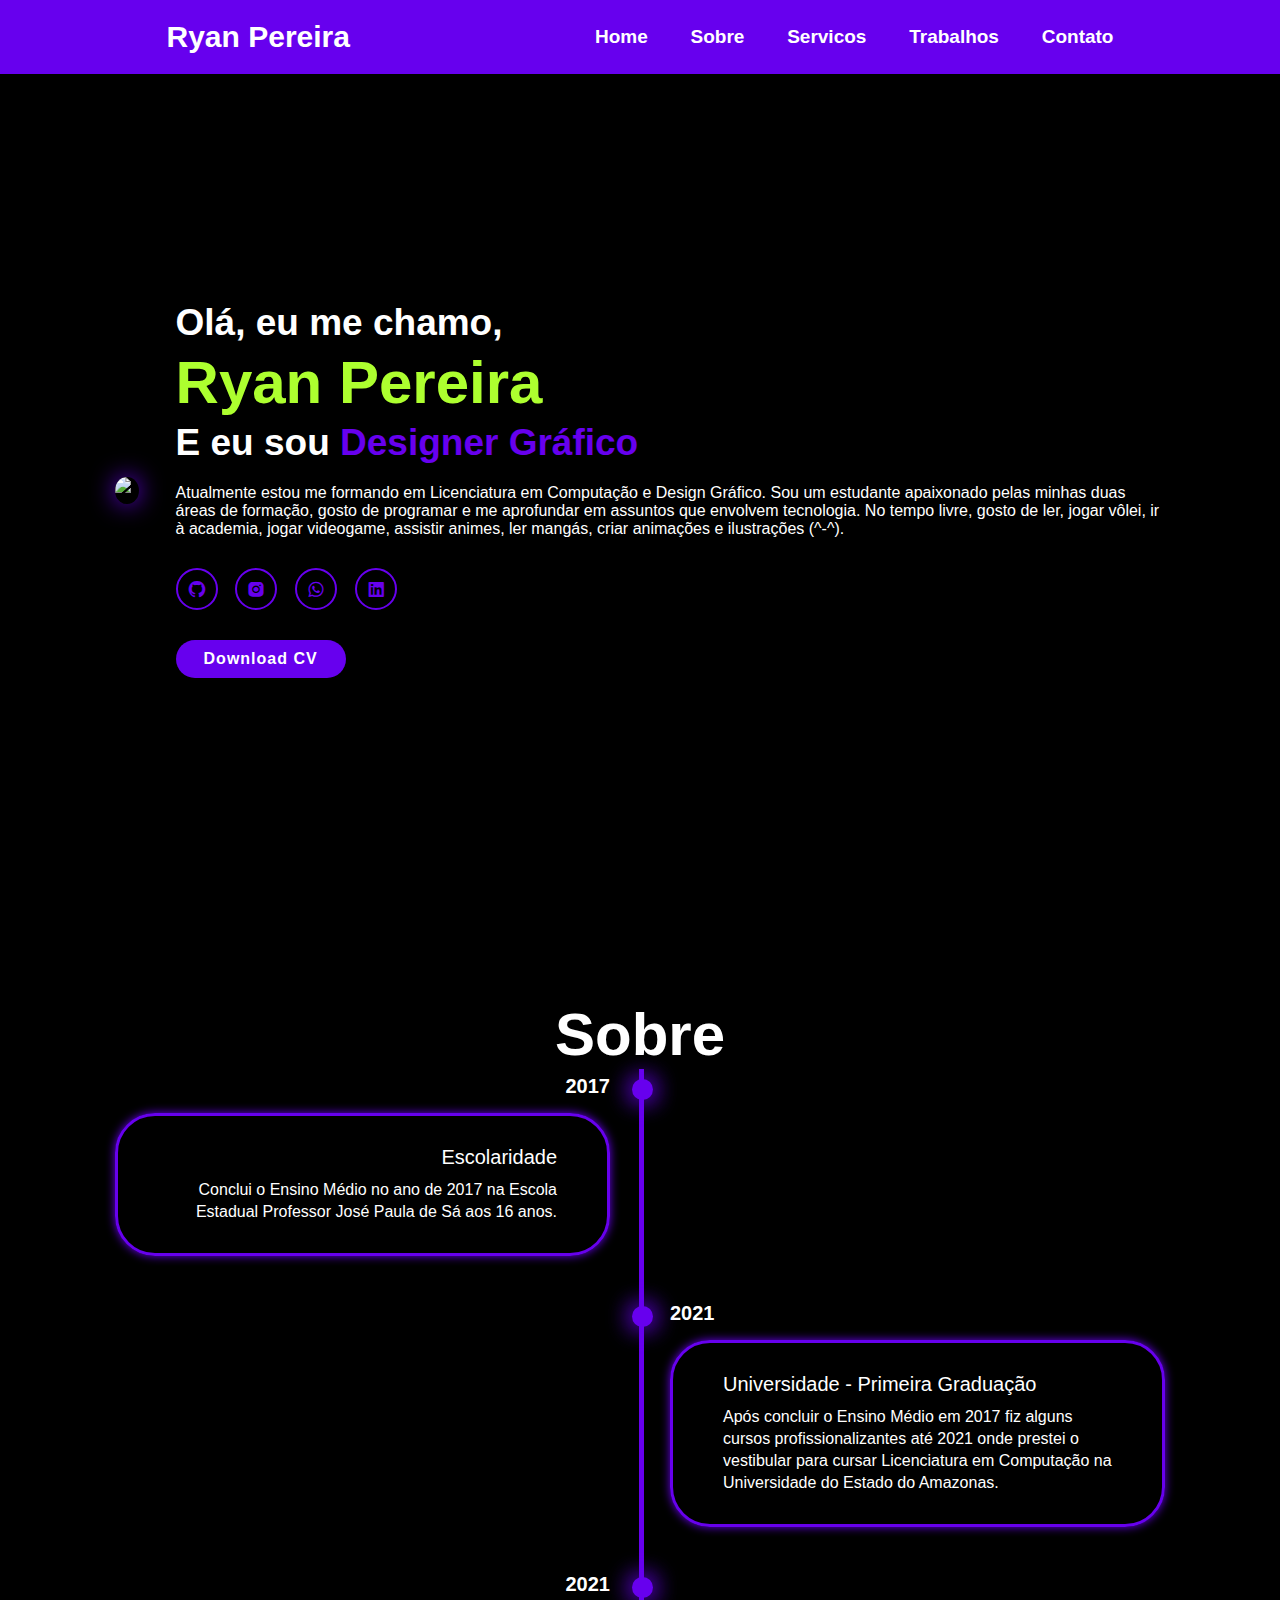
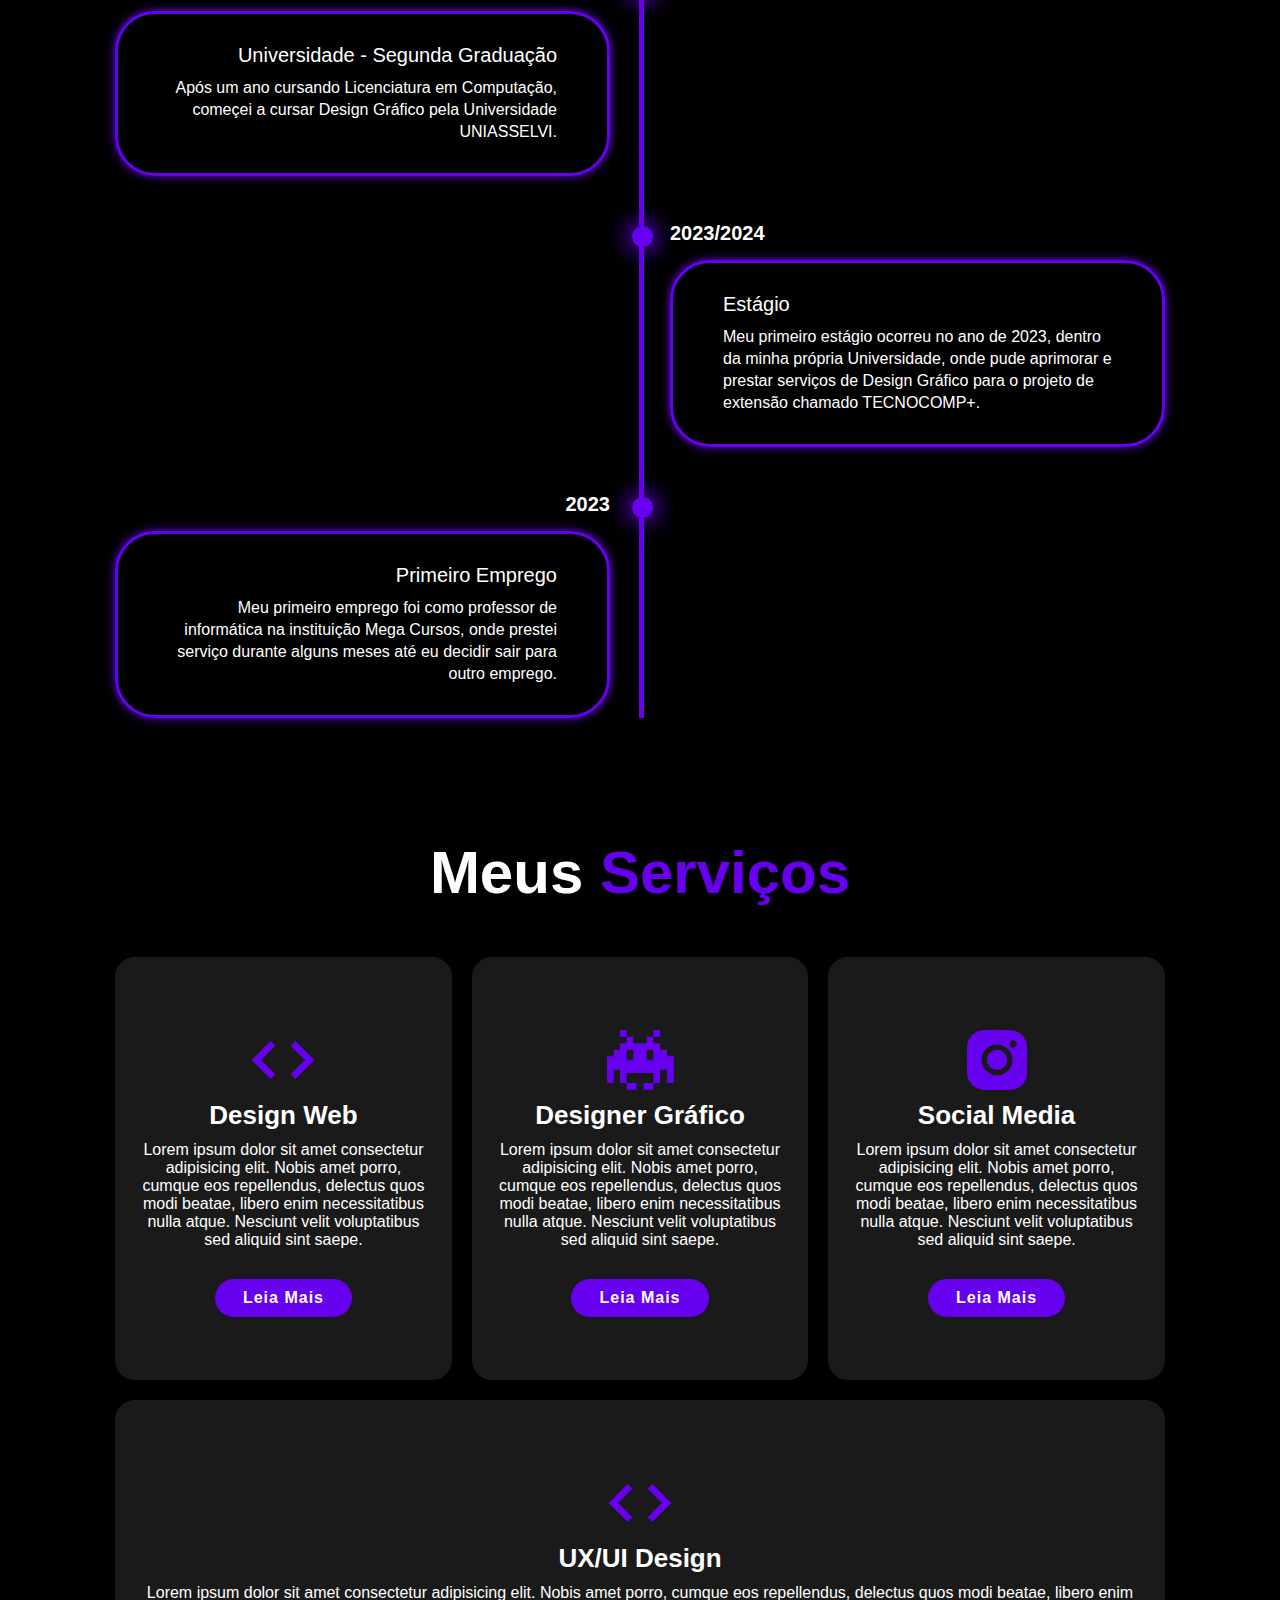
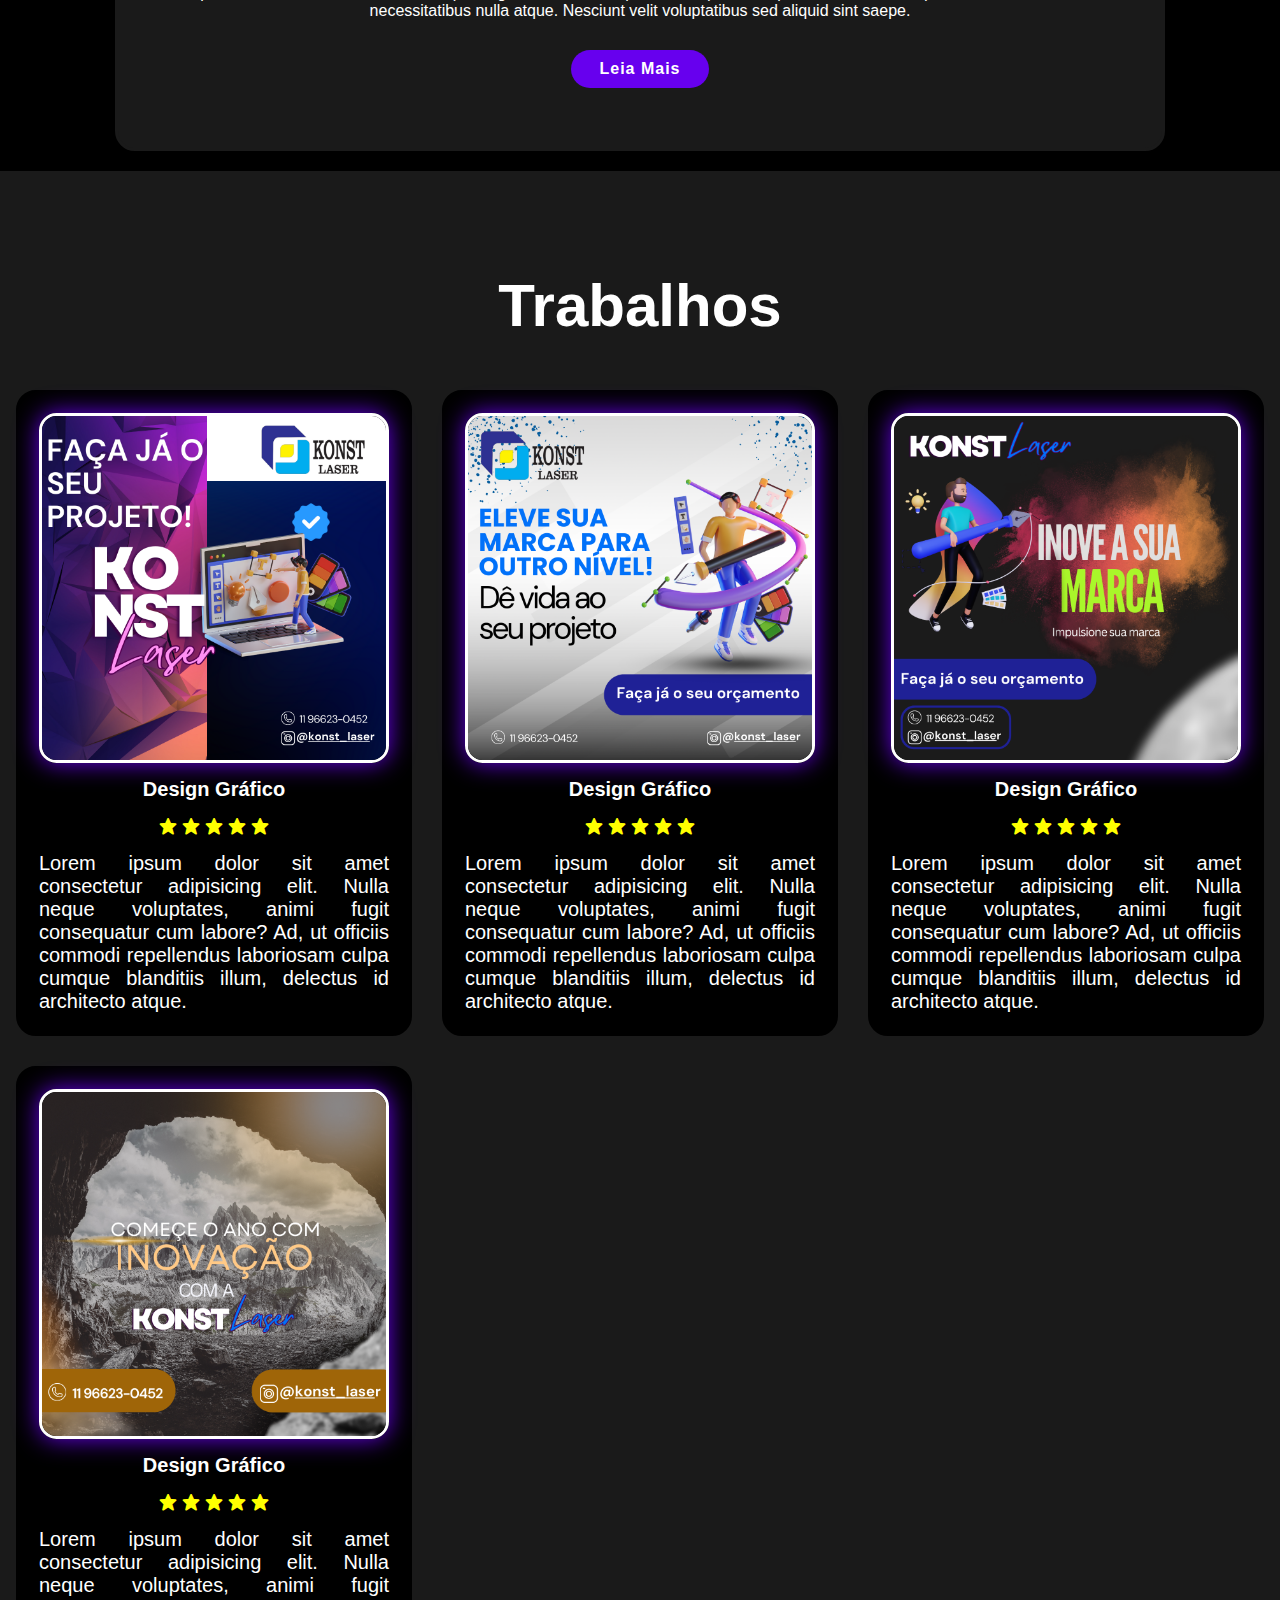
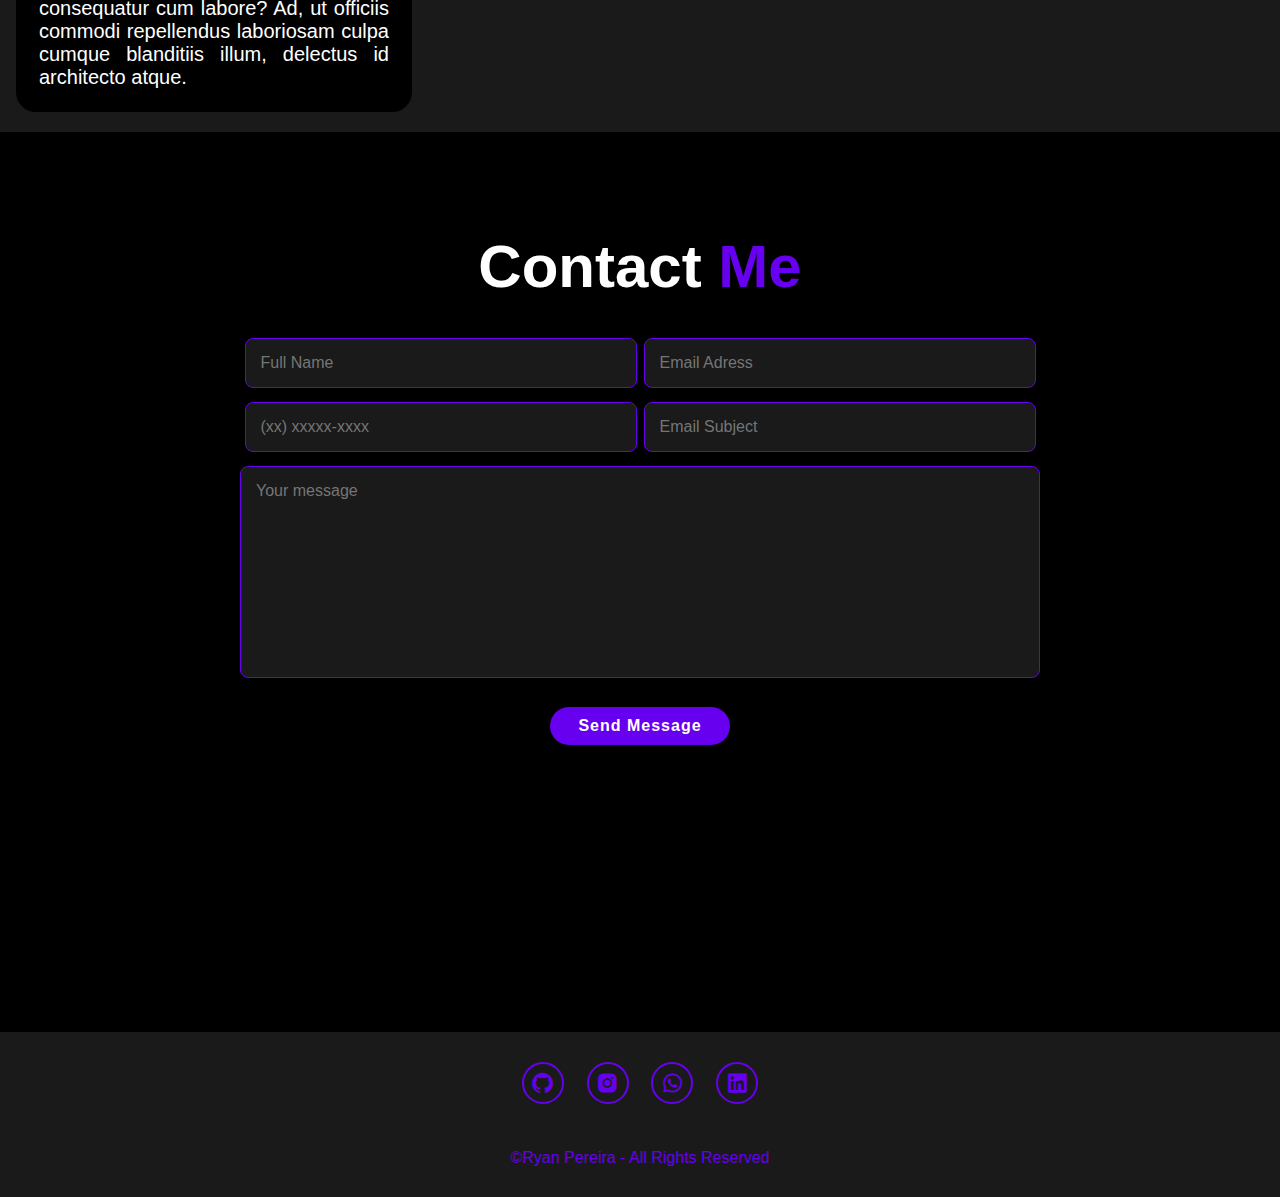
==== commit 17de44c4: "Atualizei o portfolio" ====
--- a/index.html
+++ b/index.html
@@ -13,11 +13,10 @@
 <body>
     <!--Header section-->
     <header class="header">
-        
+
         <a href="#home" class="logo">Ryan Pereira</a>
-        
+
         <i class='bx bx-menu' id="menu-icon"></i>
-        
         <nav class="nav-bar">
             <a href="#home">Home</a>
             <a href="#about">Sobre</a>
@@ -25,7 +24,7 @@
             <a href="#job">Trabalhos</a>
             <a href="#contact">Contato</a>
         </nav>
-   
+
     </header>
 
     <!--Home Section-->
@@ -39,16 +38,18 @@
             <h1>Ryan Pereira</h1>
             <h3>E eu sou <span class="multiple-text">Designer Gráfico</span></h3>
             <p>
-                Lorem ipsum dolor sit amet consectetur adipisicing elit. Tempora ducimus,
-                numquam id dolores et pariatur maxime error accusantium! Debitis dolore quas
-                laudantium at, facilis cumque quos ratione fugiat sunt sit.
+                Atualmente estou me formando em Licenciatura em Computação e Design Gráfico. Sou um estudante apaixonado
+                pelas minhas duas áreas de formação, gosto de programar e me aprofundar em assuntos que envolvem
+                tecnologia.
+                No tempo livre, gosto de ler, jogar vôlei, ir à academia, jogar videogame, assistir animes, ler mangás,
+                criar animações e ilustrações (^-^).
             </p>
 
             <div class="social-media">
-                <a href="#github"><i class='bx bxl-github'></i></a>
-                <a href="#instagram"><i class='bx bxl-instagram-alt'></i></a>
-                <a href="#whatsapp"><i class='bx bxl-whatsapp'></i></a>
-                <a href="#linkedin"><i class='bx bxl-linkedin-square'></i></a>
+                <a href="https://github.com/RyanPSilvaa"><i class='bx bxl-github'></i></a>
+                <a href="https://www.instagram.com/ryan_design.pdf/"><i class='bx bxl-instagram-alt'></i></a>
+                <a href=""><i class='bx bxl-whatsapp'></i></a>
+                <a href="https://www.linkedin.com/in/ryan-silva-0b16b6279/"><i class='bx bxl-linkedin-square'></i></a>
             </div>
 
             <a href="#downloadportfolio" class="btn-download">Download CV</a>
@@ -56,19 +57,67 @@
     </section>
 
     <!--Sobre Section-->
-    <section class="about" id="about">
-        <div class="about-content">
-            <h2 class="heading">Sobre <span>mim</span></h2>
-            <h3>Eu sou <span>Designer Gráfico</span></h3>
-            <p>Lorem, ipsum dolor sit amet consectetur adipisicing elit. Est quibusdam minima quidem cumque ad porro
-                architecto quae magni nesciunt magnam impedit, culpa nobis quam dignissimos. Ipsum doloremque quam neque
-                aperiam.
-            </p>
-            <a href="#leia-mais" class="btn">Leia Mais</a>
-        </div>
-
-        <div class="about-img">
-            <img src="img/Imagem_1.png" alt="Ryan-sobre">
+    <section class="sobre" id="sobre">
+        <h2 class="heading">Sobre</h2>
+
+        <div class="timeline-items">
+            <div class="timeline-item">
+                <div class="timeline-dot"></div>
+                    <div class="timeline-date">2017</div>
+                    <div class="timeline-content">
+                        <h3>Escolaridade</h3>
+                        <p>Conclui o Ensino Médio no ano de 2017 na 
+                        Escola Estadual Professor José Paula de Sá aos 16 anos.
+                        </p>
+                    </div>
+            </div>
+
+            <div class="timeline-item">
+                <div class="timeline-dot"></div>
+                    <div class="timeline-date">2021</div>
+                    <div class="timeline-content">
+                        <h3>Universidade - Primeira Graduação</h3>
+                        <p>Após concluir o Ensino Médio em 2017 fiz alguns cursos
+                        profissionalizantes até 2021 onde prestei o 
+                        vestibular para cursar Licenciatura em Computação 
+                        na Universidade do Estado do Amazonas.
+                        </p>
+                    </div>
+            </div>
+
+            <div class="timeline-item">
+                <div class="timeline-dot"></div>
+                    <div class="timeline-date">2021</div>
+                    <div class="timeline-content">
+                        <h3>Universidade - Segunda Graduação</h3>
+                        <p>Após um ano cursando Licenciatura em Computação, 
+                            começei a cursar Design Gráfico pela Universidade UNIASSELVI.
+                        </p>
+                    </div>
+            </div>
+
+            <div class="timeline-item">
+                <div class="timeline-dot"></div>
+                <div class="timeline-date">2023/2024</div>
+                    <div class="timeline-content">
+                        <h3>Estágio</h3>
+                        <p> Meu primeiro estágio ocorreu no ano de 2023, dentro da minha própria Universidade, 
+                            onde pude aprimorar e prestar serviços de Design Gráfico 
+                            para o projeto de extensão chamado TECNOCOMP+.
+                        </p>
+                    </div>
+            </div>
+
+            <div class="timeline-item">
+                <div class="timeline-dot"> </div>
+                <div class="timeline-date">2023</div>
+                    <div class="timeline-content">
+                        <h3>Primeiro Emprego</h3>
+                        <p>Meu primeiro emprego foi como professor de informática na 
+                        instituição Mega Cursos, onde prestei serviço durante alguns 
+                        meses até eu decidir sair para outro emprego.</p>
+                    </div>
+            </div>
         </div>
     </section>
 
@@ -228,7 +277,7 @@
 
     <script src="https://unpkg.com/typed.js@2.1.0/dist/typed.umd.js"></script>
     <script src="script.js"></script>
-    
+
 </body>
 
 </html>--- a/styles/style.css
+++ b/styles/style.css
@@ -70,7 +70,8 @@
 
 .nav-bar a:hover,
 .nav-bar a.active{
-    background: var(--main-color) !important;
+    right: 2%;
+    background: var(--main-color);
 }
 
 #menu-icon{
@@ -206,50 +207,92 @@
 }
 
 /*About me code section*/
-.about{
+.timeline-items{
+    max-width: 1200px;
+    margin:auto;
     display: flex;
-    align-items: center;
-    justify-content: center;
-    gap: 2rem;
-    background: var(--snd-bg-color);
-}
-
-.about-img img{
-    width: 25vh;
-    border: 2px solid var(--main-color);
+    flex-wrap: wrap;
+    position: relative;
+}
+.timeline-items::before{
+    content: "";
+    position: absolute;
+    width: 5px;
+    height: 100%;
+    background-color: var(--main-color);
+    left: calc(50% - 1px);
+}
+.timeline-item{
+    margin-bottom: 40px;
+    width: 100%;
+    position: relative;
+}
+.timeline-item:last-child{
+    margin-bottom: 0;
+}
+.timeline-item:nth-child(odd){
+    padding-right: calc(50% + 30px);
+    text-align: right;
+}
+.timeline-item:nth-child(even){
+    padding-left: calc(50% + 30px);
+}
+.timeline-dot{
+    height: 21px;
+    width: 21px;
+    background-color: var(--main-color);
+    box-shadow: 0 0 25px var(--main-color),
+                0 0 25px var(--main-color);
+    position: absolute;
+    left: calc(50% - 8px);
     border-radius: 50%;
+    top: 10px;
+}
+.timeline-date{
+    font-size: 20px;
+    font-weight: 800;
+    color: white;
+    margin: 6px 0 15px;
+}
+.timeline-content{
+    background-color: var(--bg-color);
+    border: 3px solid var(--main-color);
+    padding: 30px 50px;
+    border-radius: 4rem;
+    box-shadow: 0 0 10px var(--main-color);
+    cursor: pointer;
+    transition: 0.5s ease-in-out;
+}
+.timeline-content:hover{
+    transform: scale(1.05);
     box-shadow: 0 0 25px var(--main-color);
-    transition: 0.4s ease;
-}
-
-.about-img img:hover {
-    box-shadow: 0 0 25px var(--main-color),
-                0 0 35px var(--main-color),
-                0 0 45px var(--main-color);
-}
-
+}
+.timeline-content h3{
+    font-size: 20px;
+    color: white;
+    margin: 0 0 10px;
+    font-weight: 500;
+}
+.timeline-content p{
+    color:white;
+    font-size: 16px;
+    font-weight: 300;
+    line-height: 22px;
+}
 .heading{
     font-size: 6rem;
     text-align: center;
 }
 
-.about-content{
-    color: var(--white-color);
-    padding: 0.4rem;
-}
-
-.about-content h2{
-    text-align: left;
-    line-height: 1.2;
-}
-
-.about-content h3{
-    font-size: 3rem;
-}
-
-.about-content p{
-    font-size: 1.6rem;
-    margin: 2rem 0 3rem;
+::-webkit-scrollbar{
+    width: 15px;
+}
+::-webkit-scrollbar-thumb{
+    background-color: var(--main-color);
+}
+::-webkit-scrollbar-track{
+    background-color: var(--bg-color);
+    width: 50px;
 }
 
 /*Services code section*/
--- a/styles/media-querrys.css
+++ b/styles/media-querrys.css
@@ -80,14 +80,19 @@
         width: 70vw;
         margin-top: 4rem;
     }
-
-    .about{
-        flex-direction: column-reverse;
+    .timeline-items::before{
+        left: 7px;
     }
-
-    .about-img img{
-        width: 70vw;
-        margin-top: 4rem;
+    .timeline-item:nth-child(odd){
+        padding-right: 0;
+        text-align: left;
+    }
+    .timeline-item:nth-child(odd),
+    .timeline-item:nth-child(even){
+        padding-left: 37px;
+    }
+    .timeline-dot{
+        left: 0;
     }
     .services h2{
         margin-bottom: 3rem;
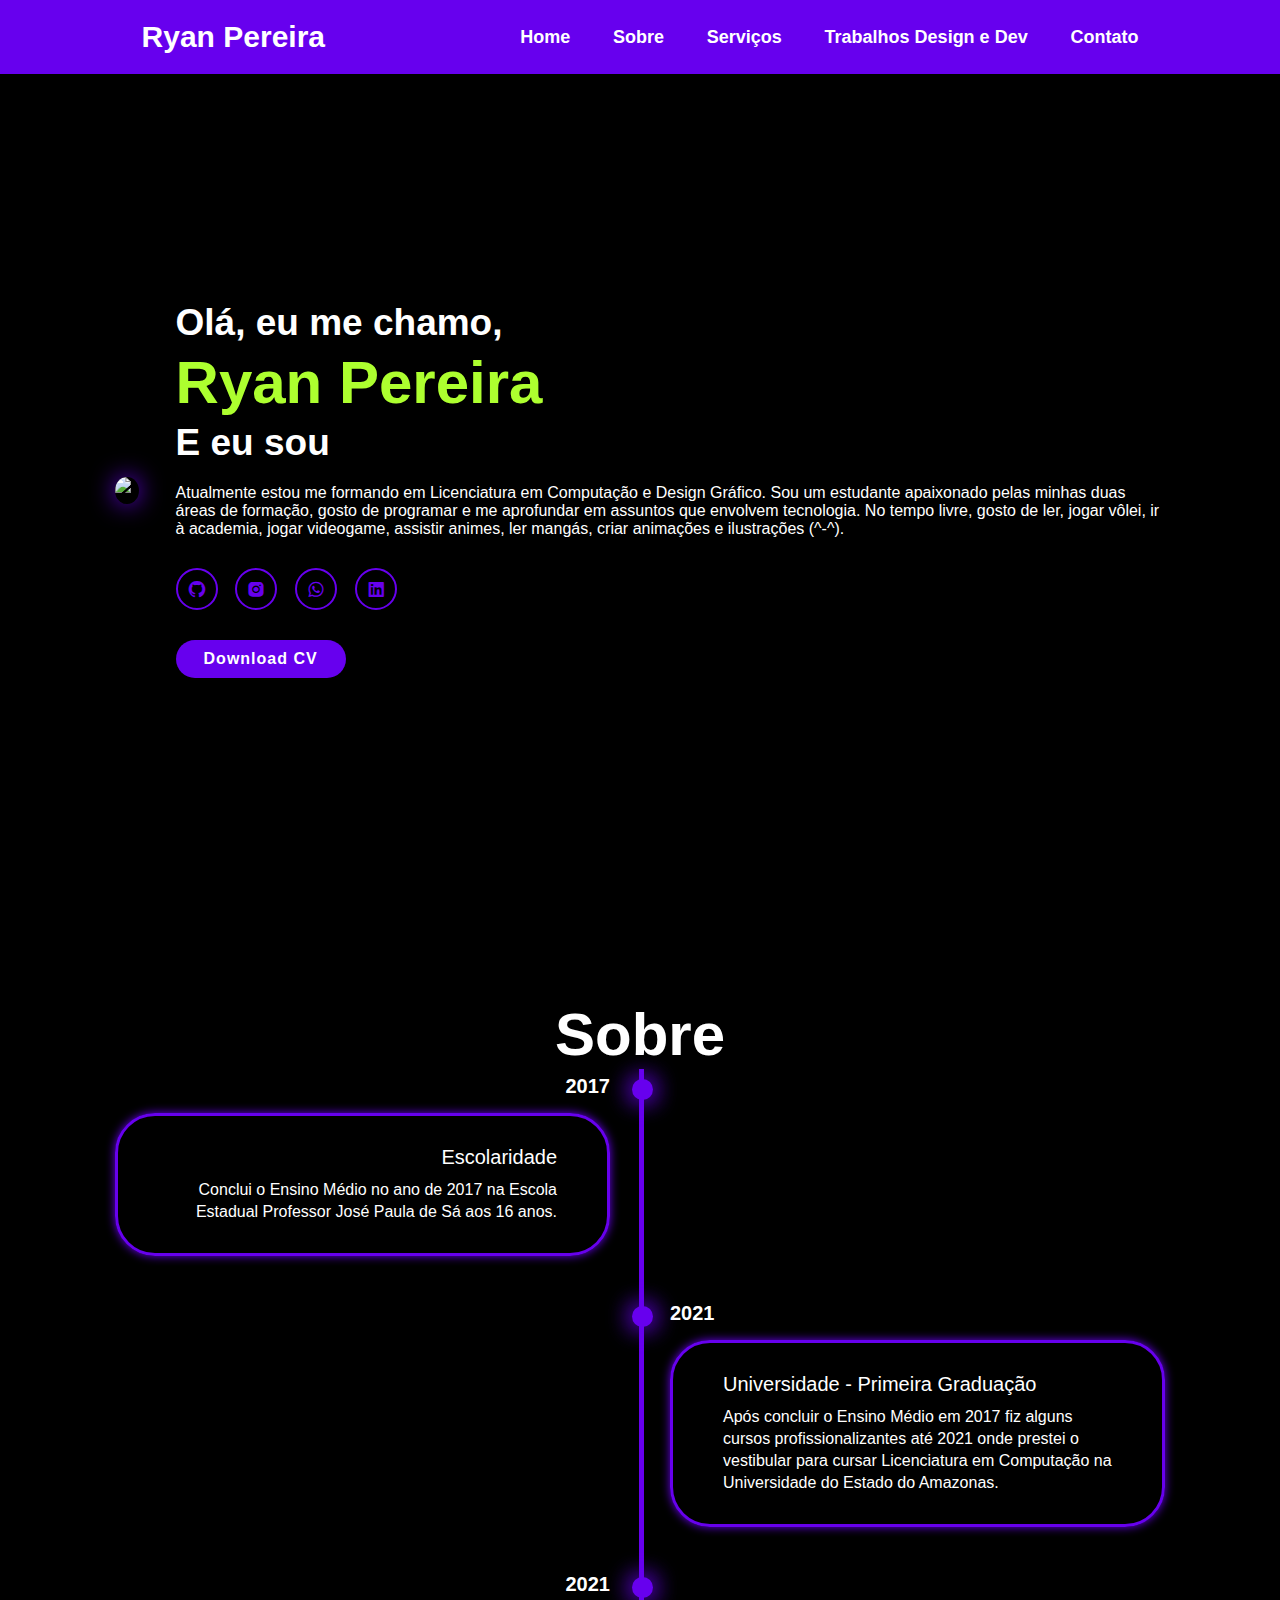
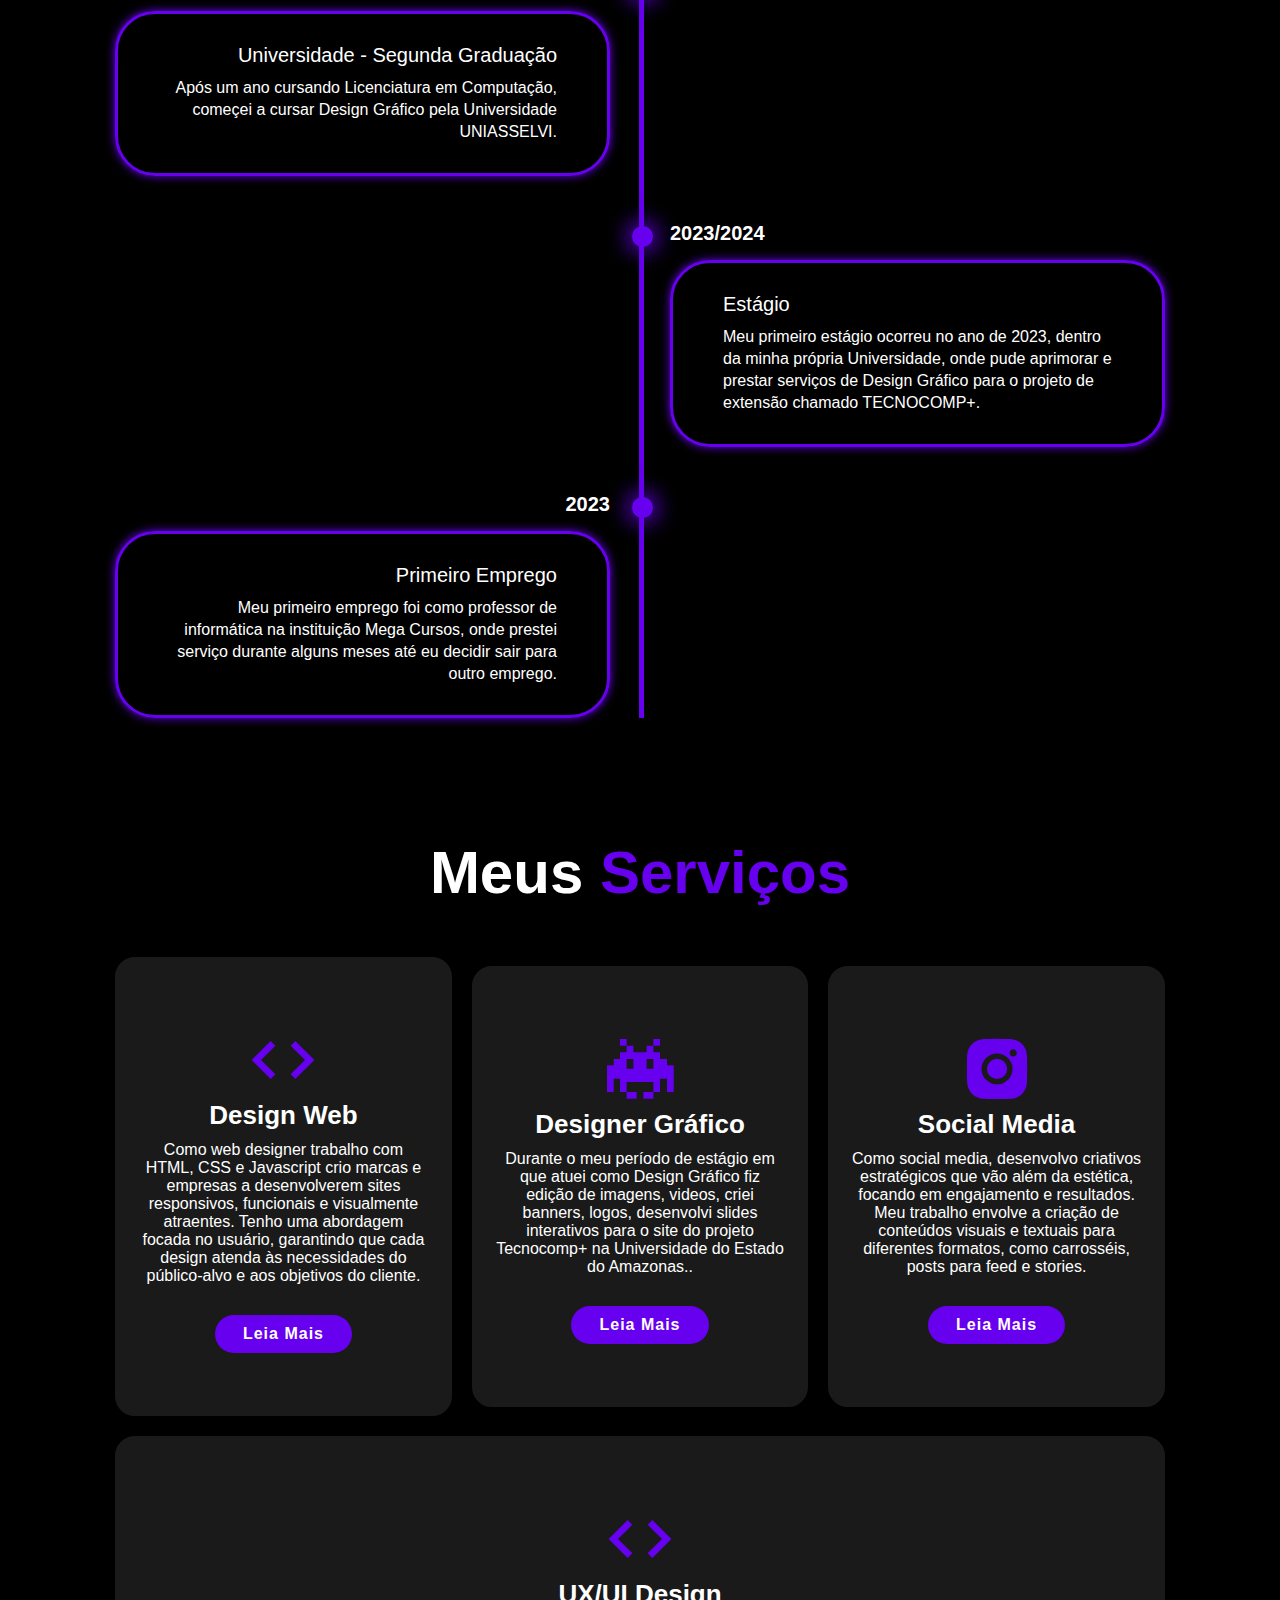
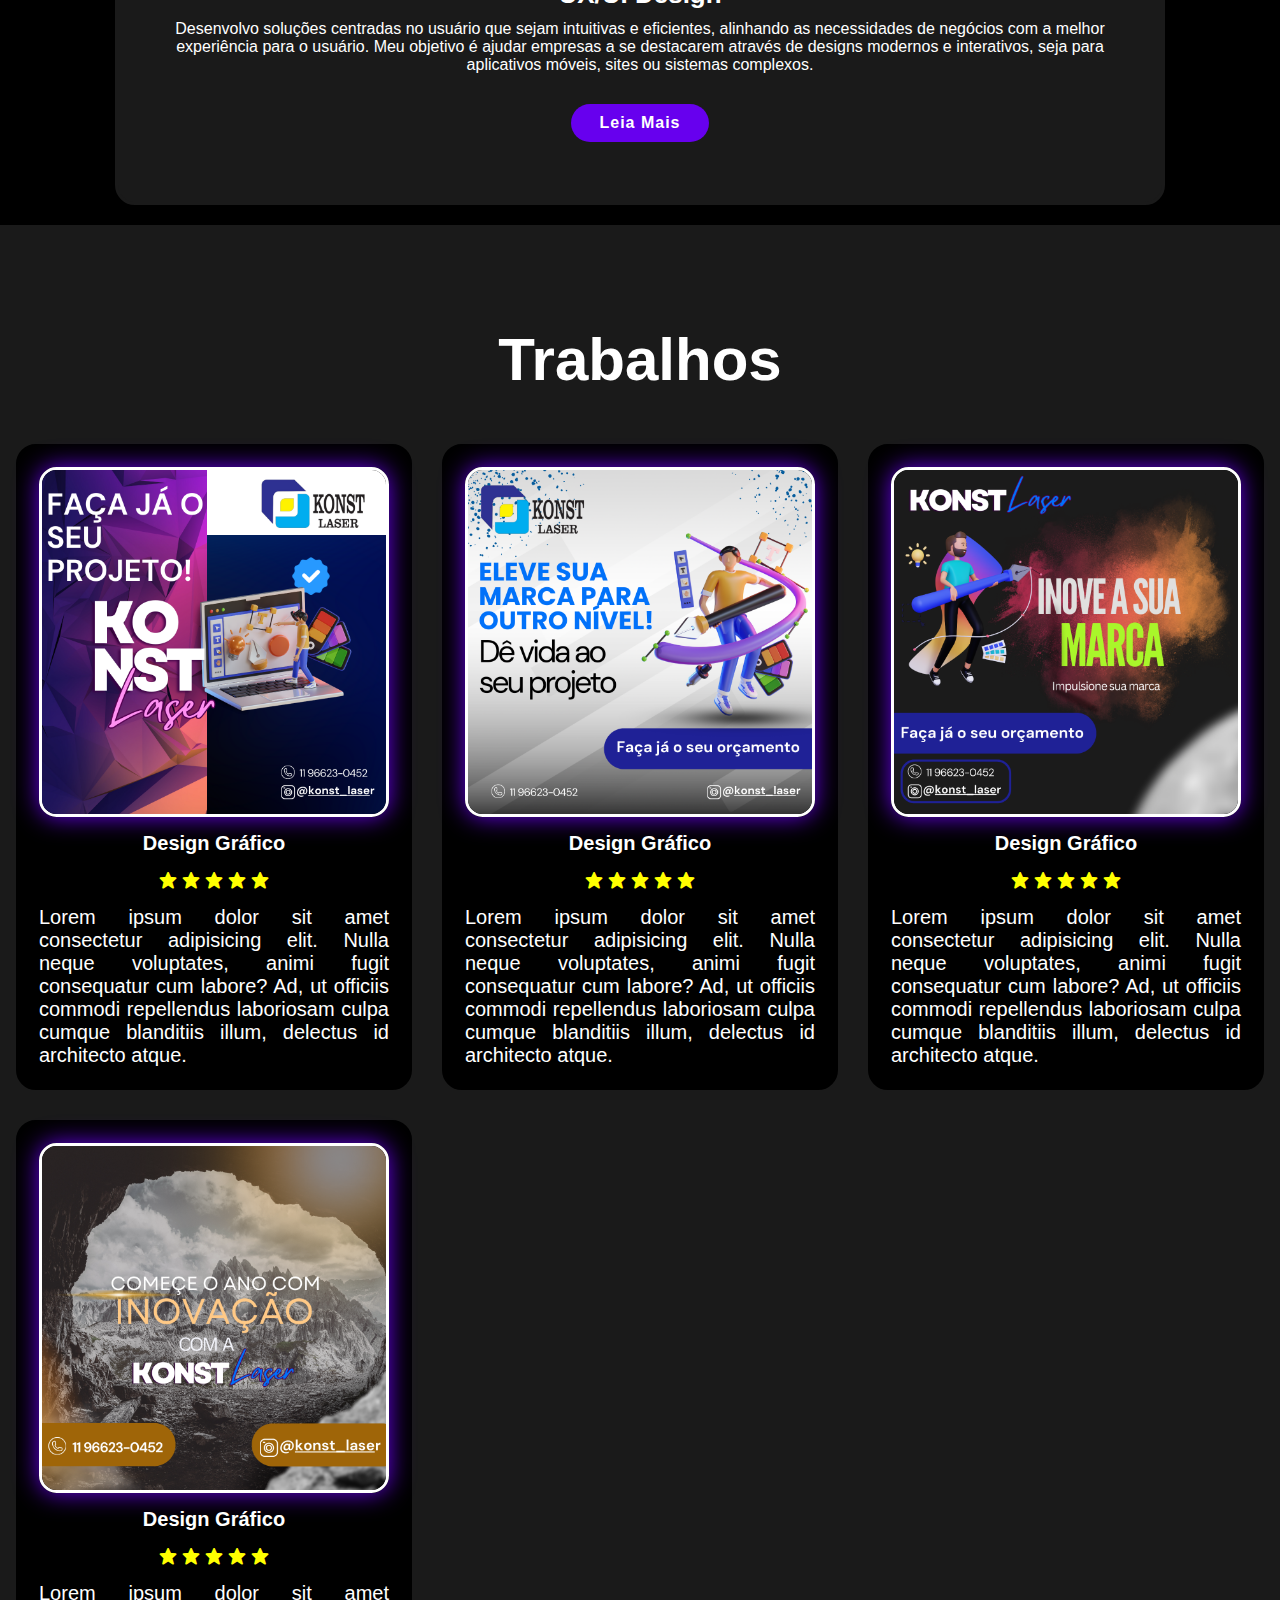
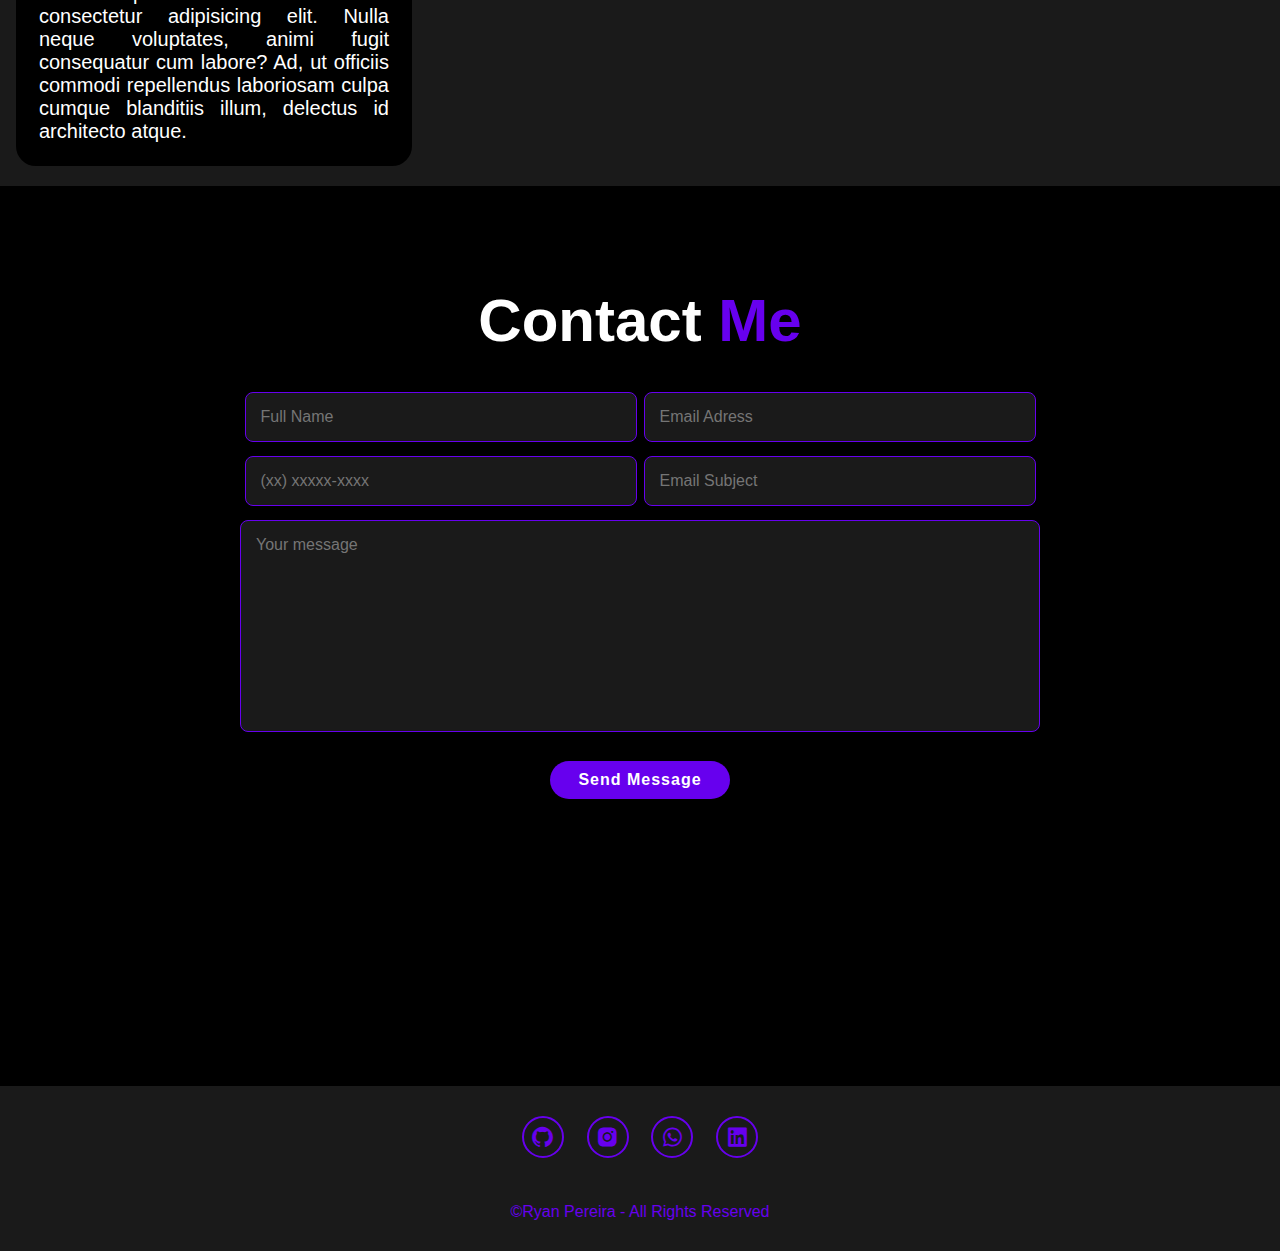
==== commit 3c0df31b: "Atualizei o meu portfolio ajeitando o menu responsivo" ====
--- a/index.html
+++ b/index.html
@@ -15,13 +15,14 @@
     <header class="header">
 
         <a href="#home" class="logo">Ryan Pereira</a>
-
+       
         <i class='bx bx-menu' id="menu-icon"></i>
-        <nav class="nav-bar">
-            <a href="#home">Home</a>
+
+        <nav class="navbar">
+            <a href="#home" class="active">Home</a>
             <a href="#about">Sobre</a>
-            <a href="#services">Servicos</a>
-            <a href="#job">Trabalhos</a>
+            <a href="#services">Serviços</a>
+            <a href="#job">Trabalhos Design e Dev</a>
             <a href="#contact">Contato</a>
         </nav>
 
@@ -36,7 +37,7 @@
         <div class="home-content">
             <h3>Olá, eu me chamo,</h3>
             <h1>Ryan Pereira</h1>
-            <h3>E eu sou <span class="multiple-text">Designer Gráfico</span></h3>
+            <h3>E eu sou <span class="multiple-text"></span></h3>
             <p>
                 Atualmente estou me formando em Licenciatura em Computação e Design Gráfico. Sou um estudante apaixonado
                 pelas minhas duas áreas de formação, gosto de programar e me aprofundar em assuntos que envolvem
@@ -57,7 +58,7 @@
     </section>
 
     <!--Sobre Section-->
-    <section class="sobre" id="sobre">
+    <section class="about" id="about">
         <h2 class="heading">Sobre</h2>
 
         <div class="timeline-items">
@@ -129,9 +130,10 @@
             <div class="services-box">
                 <i class="bx bx-code"></i>
                 <h3>Design Web</h3>
-                <p>Lorem ipsum dolor sit amet consectetur adipisicing elit. Nobis amet porro, cumque eos repellendus,
-                    delectus quos modi beatae, libero enim necessitatibus nulla atque. Nesciunt velit voluptatibus sed
-                    aliquid sint saepe.
+                <p>Como web designer trabalho com HTML, CSS e Javascript
+                    crio marcas e empresas a desenvolverem sites responsivos, funcionais e visualmente atraentes. 
+                    Tenho uma abordagem focada no usuário, garantindo que cada design atenda às necessidades 
+                    do público-alvo e aos objetivos do cliente.
                 </p>
                 <a href="#" class="btn">Leia Mais</a>
             </div>
@@ -139,9 +141,9 @@
             <div class="services-box">
                 <i class='bx bxs-invader'></i>
                 <h3>Designer Gráfico</h3>
-                <p>Lorem ipsum dolor sit amet consectetur adipisicing elit. Nobis amet porro, cumque eos repellendus,
-                    delectus quos modi beatae, libero enim necessitatibus nulla atque. Nesciunt velit voluptatibus sed
-                    aliquid sint saepe.
+                <p>Durante o meu período de estágio em que atuei como Design Gráfico fiz edição de imagens,
+                    videos, criei banners, logos, desenvolvi slides interativos para
+                    o site do projeto Tecnocomp+ na Universidade do Estado do Amazonas..
                 </p>
                 <a href="#" class="btn">Leia Mais</a>
             </div>
@@ -149,9 +151,9 @@
             <div class="services-box">
                 <i class='bx bxl-instagram-alt'></i>
                 <h3>Social Media</h3>
-                <p>Lorem ipsum dolor sit amet consectetur adipisicing elit. Nobis amet porro, cumque eos repellendus,
-                    delectus quos modi beatae, libero enim necessitatibus nulla atque. Nesciunt velit voluptatibus sed
-                    aliquid sint saepe.
+                <p>Como social media, desenvolvo criativos estratégicos que vão além da estética, focando em engajamento e resultados. Meu
+                trabalho envolve a criação de conteúdos visuais e textuais para diferentes formatos, como carrosséis, posts para feed e
+                stories.
                 </p>
                 <a href="#" class="btn">Leia Mais</a>
             </div>
@@ -159,9 +161,10 @@
             <div class="services-box">
                 <i class="bx bx-code"></i>
                 <h3>UX/UI Design</h3>
-                <p>Lorem ipsum dolor sit amet consectetur adipisicing elit. Nobis amet porro, cumque eos repellendus,
-                    delectus quos modi beatae, libero enim necessitatibus nulla atque. Nesciunt velit voluptatibus sed
-                    aliquid sint saepe.
+                <p>Desenvolvo soluções centradas no usuário que sejam intuitivas e eficientes, 
+                    alinhando as necessidades de negócios com a melhor experiência para o usuário. 
+                    Meu objetivo é ajudar empresas a se destacarem através de designs modernos e interativos, 
+                    seja para aplicativos móveis, sites ou sistemas complexos.
                 </p>
                 <a href="#" class="btn">Leia Mais</a>
             </div>
--- a/styles/style.css
+++ b/styles/style.css
@@ -60,18 +60,18 @@
     color: greenyellow;
 }
 
-.nav-bar a{
-    font-size: 1.9rem;
+.navbar a{
+    font-size: 1.8rem;
     color: var(--white-color);
     margin-left: 4rem;
     font-weight: 700;
     transition: 0.3s ease;
-}
-
-.nav-bar a:hover,
-.nav-bar a.active{
-    right: 2%;
-    background: var(--main-color);
+    border-bottom: 3px solid transparent;
+}
+.navbar a:hover{
+    color: greenyellow;
+    transform: scale(1.05);
+    border-bottom: 3px solid var(--main-color);   
 }
 
 #menu-icon{
--- a/styles/media-querrys.css
+++ b/styles/media-querrys.css
@@ -36,27 +36,27 @@
         display: block;
     }
 
-    .nav-bar{
+    .navbar{
         position: absolute;
         top: 100%;
-        right: -100%;
-        width: 255px;
-        min-height: 100vh;
-        display: flex;
-        flex-direction: column;
-        background: rgb(77, 0, 177);
-        transition: all 0.5s ease;
-        backdrop-filter: blur(10px);
+        right: 0;
+        width: 50%;
+        padding: 1rem 3%;
+        background: rgba(0, 0, 0, 0.8);
+        backdrop-filter: blur(20px);
+        border-bottom-left-radius: 2rem;
+        border-left: 2px solid var(--main-color);
+        border-bottom: 2px solid var(--main-color);
+        display: none;
     }
-    .nav-bar a{
-        background: rgb(77, 0, 177);
+    .navbar.active{
         display: block;
-        padding: 17px;
-        font-size: 22px;
     }
-
-    .nav-bar .active{
-        right: 0;
+    .navbar a{
+        display: block;
+        font-size: 2rem;
+        margin: 3rem 0;
+        color: white;
     }
 
     .home{
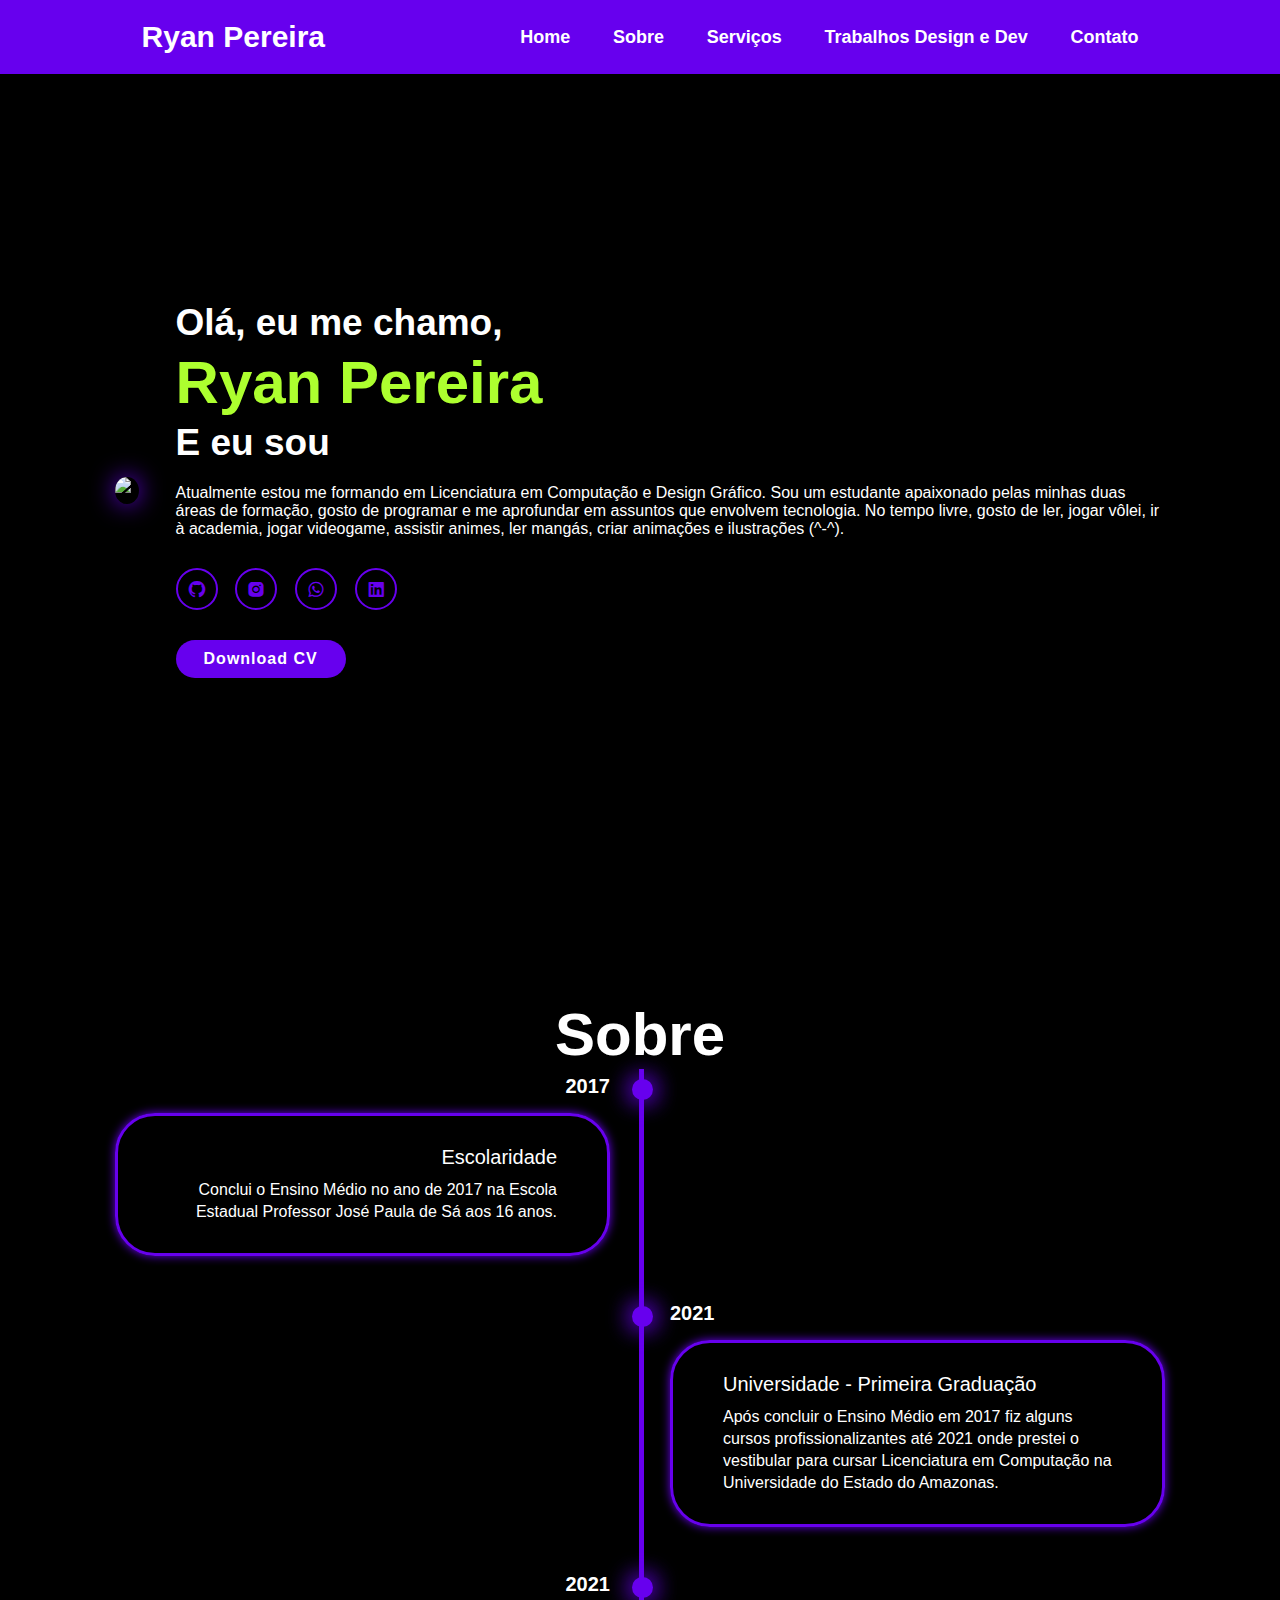
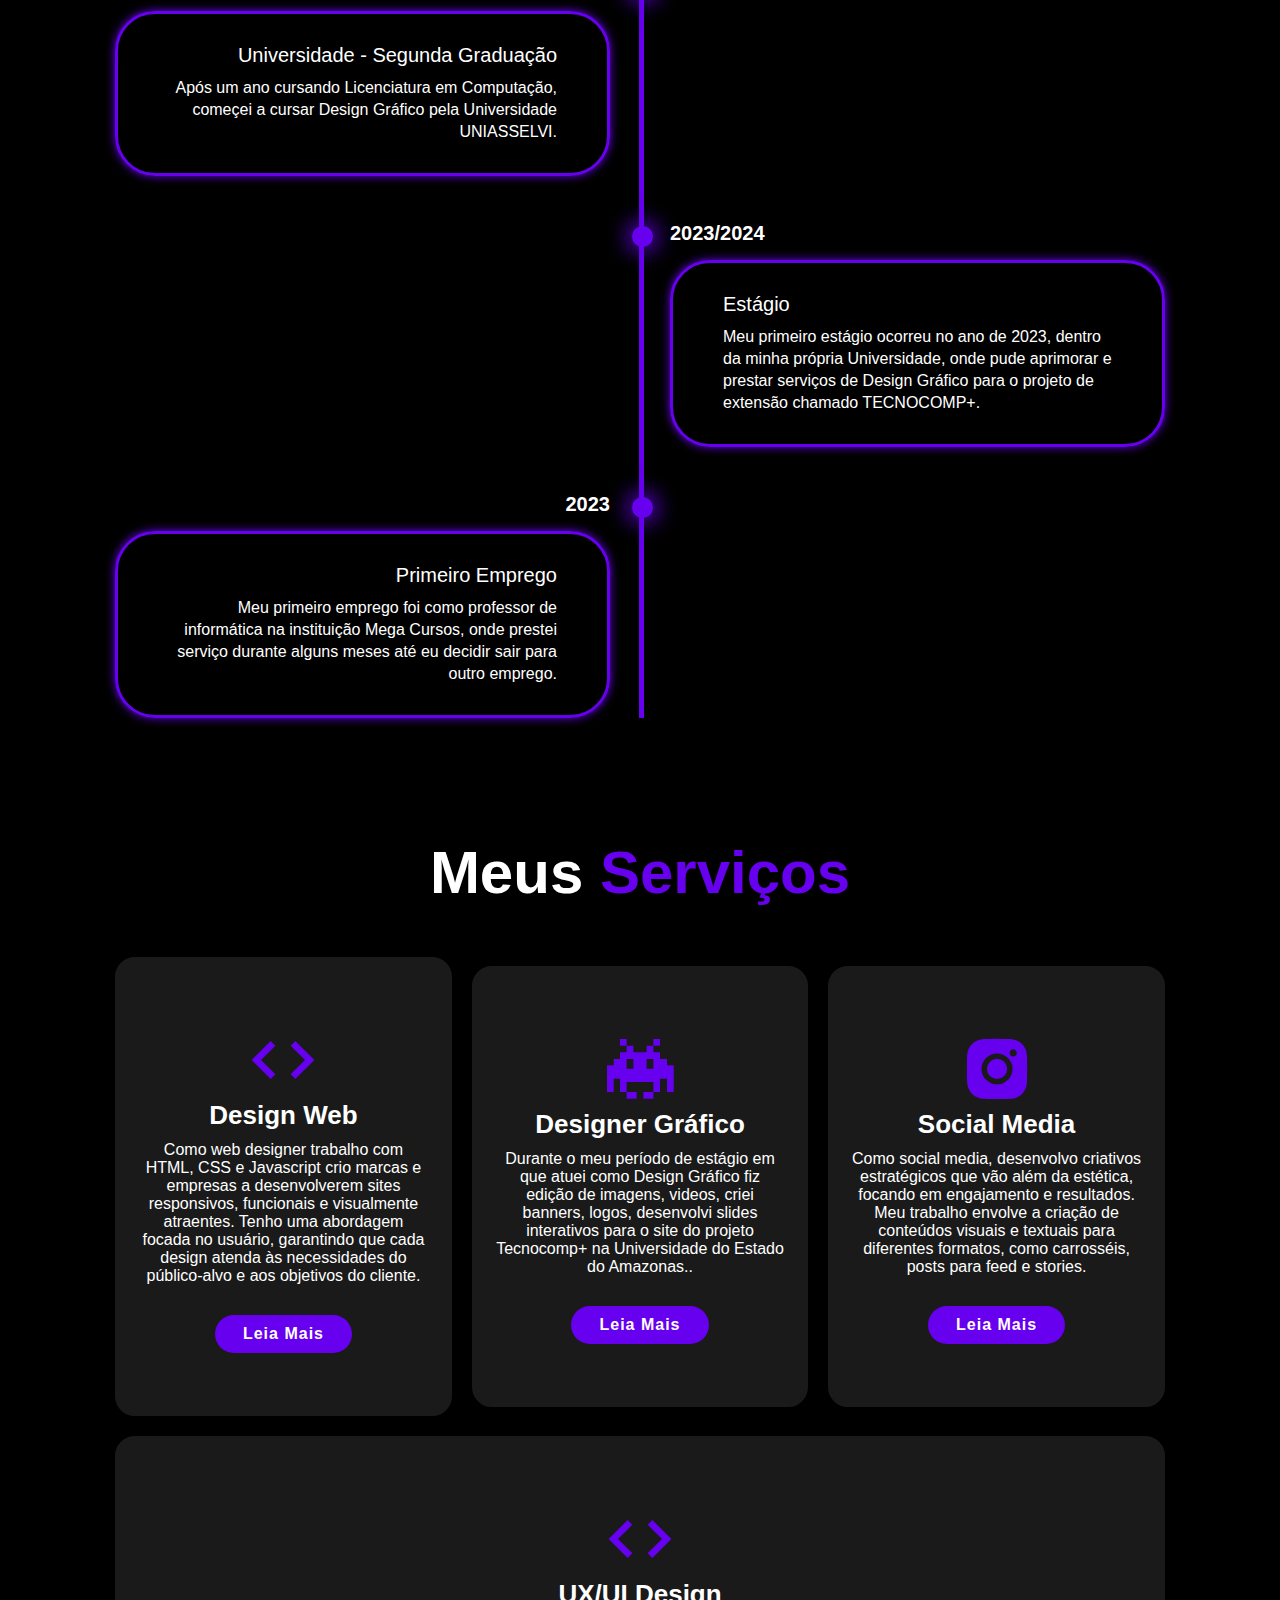
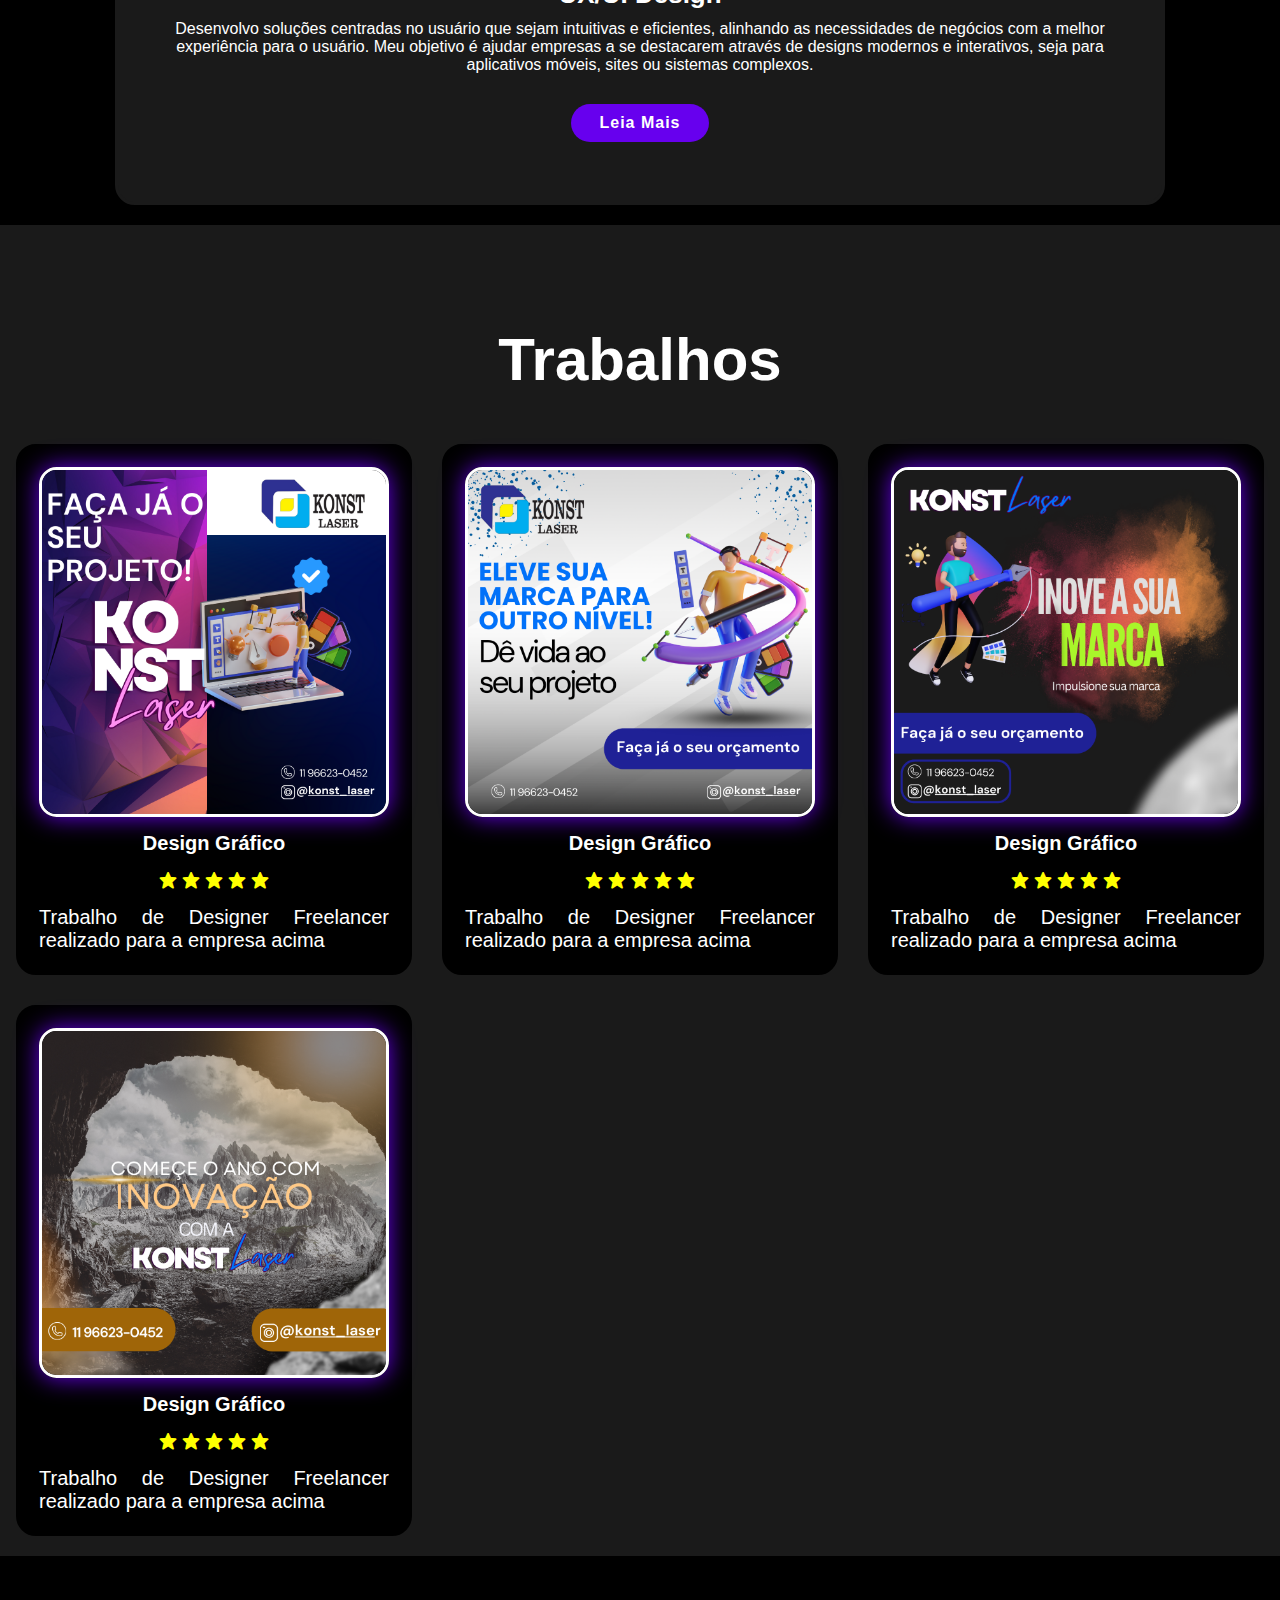
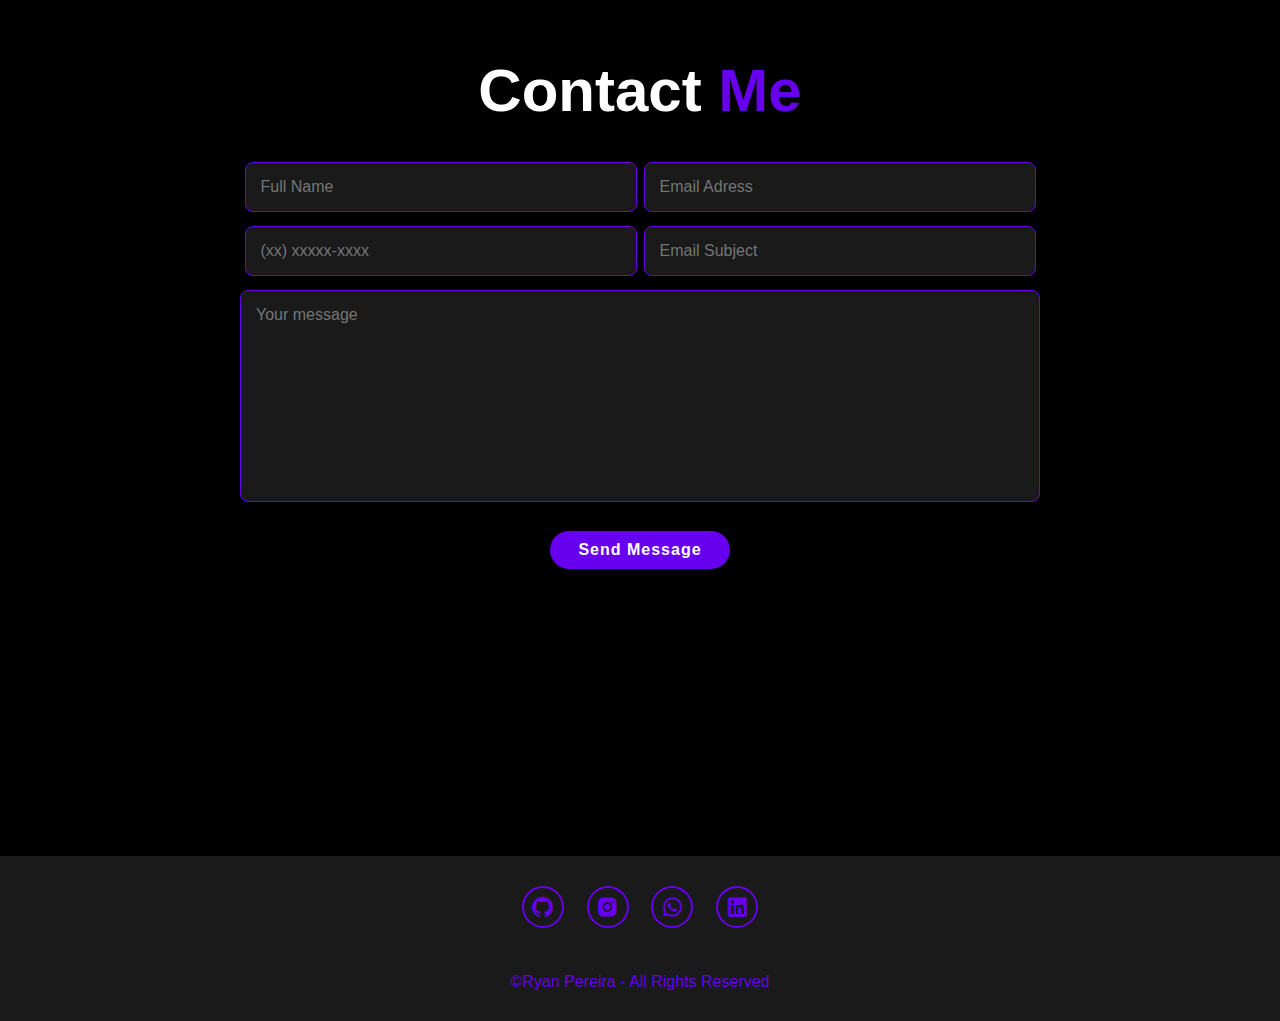
==== commit 979de3bf: "Adicionei as páginas de saiba mais" ====
--- a/index.html
+++ b/index.html
@@ -187,9 +187,7 @@
                         <i class="bx bxs-star" id="star"></i>
                         <i class="bx bxs-star" id="star"></i>
                     </div>
-                    <p>Lorem ipsum dolor sit amet consectetur adipisicing elit. Nulla neque voluptates, animi fugit
-                        consequatur cum labore? Ad, ut officiis commodi repellendus laboriosam culpa cumque blanditiis
-                        illum, delectus id architecto atque.
+                    <p>Trabalho de Designer Freelancer realizado para a empresa acima
                     </p>
                 </div>
 
@@ -204,9 +202,7 @@
                         <i class="bx bxs-star" id="star"></i>
                         <i class="bx bxs-star" id="star"></i>
                     </div>
-                    <p>Lorem ipsum dolor sit amet consectetur adipisicing elit. Nulla neque voluptates, animi fugit
-                        consequatur cum labore? Ad, ut officiis commodi repellendus laboriosam culpa cumque blanditiis
-                        illum, delectus id architecto atque.
+                    <p>Trabalho de Designer Freelancer realizado para a empresa acima
                     </p>
                 </div>
 
@@ -221,9 +217,7 @@
                         <i class="bx bxs-star" id="star"></i>
                         <i class="bx bxs-star" id="star"></i>
                     </div>
-                    <p>Lorem ipsum dolor sit amet consectetur adipisicing elit. Nulla neque voluptates, animi fugit
-                        consequatur cum labore? Ad, ut officiis commodi repellendus laboriosam culpa cumque blanditiis
-                        illum, delectus id architecto atque.
+                    <p>Trabalho de Designer Freelancer realizado para a empresa acima
                     </p>
                 </div>
 
@@ -238,9 +232,7 @@
                         <i class="bx bxs-star" id="star"></i>
                         <i class="bx bxs-star" id="star"></i>
                     </div>
-                    <p>Lorem ipsum dolor sit amet consectetur adipisicing elit. Nulla neque voluptates, animi fugit
-                        consequatur cum labore? Ad, ut officiis commodi repellendus laboriosam culpa cumque blanditiis
-                        illum, delectus id architecto atque.
+                    <p>Trabalho de Designer Freelancer realizado para a empresa acima
                     </p>
                 </div>
             </div>
